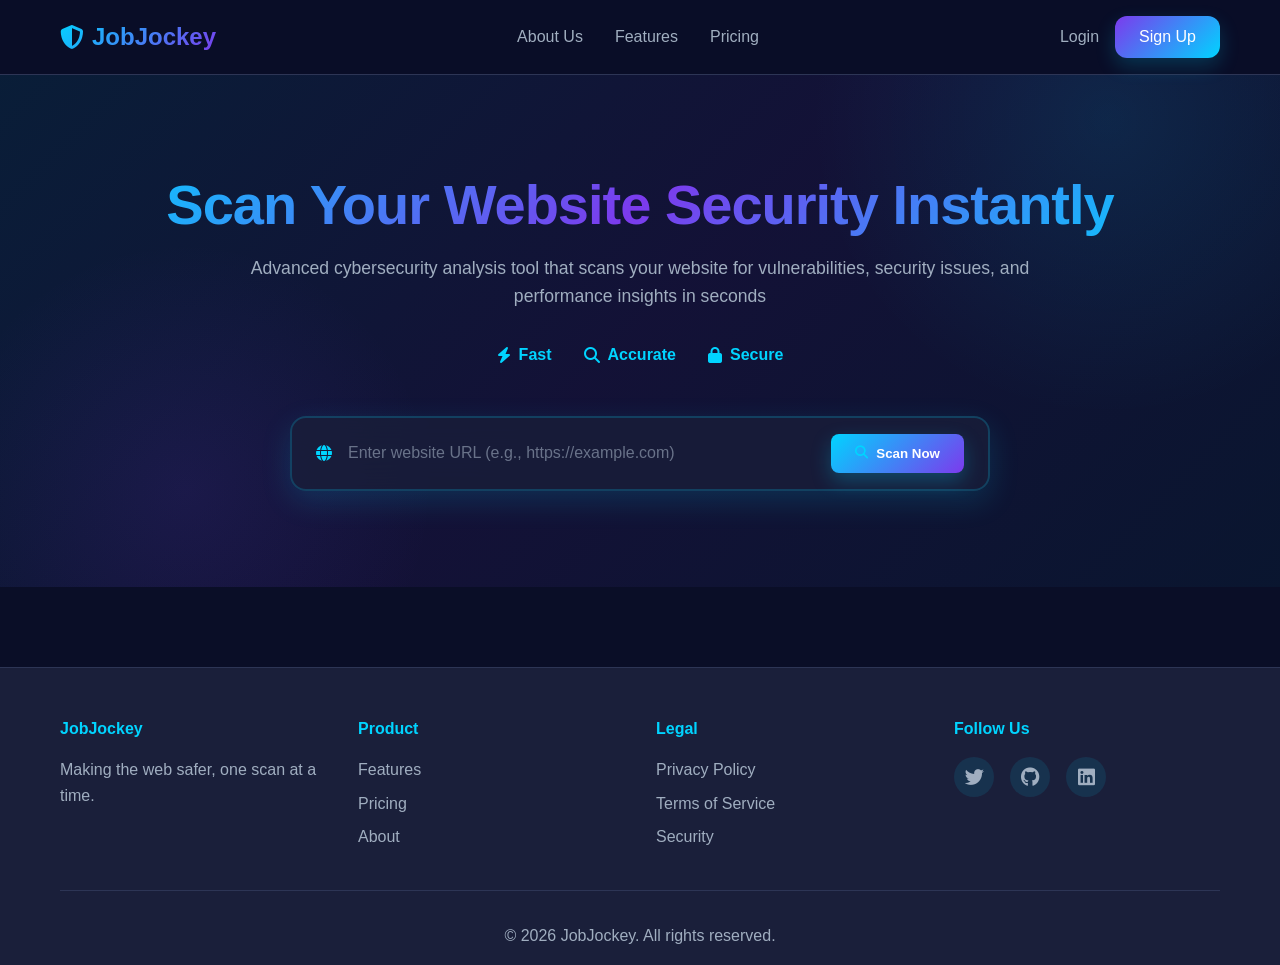
==== frontend/index.html @ 7999061d "create fast api backend" ====
<!DOCTYPE html>
<html lang="en">
<head>
    <!-- Meta Tags -->
    <meta charset="UTF-8">
    <meta name="viewport" content="width=device-width, initial-scale=1.0">

    <!-- Title -->
    <title>JobJockey - Website Security Scanner</title>

    <!-- CSS Files -->
    <link rel="stylesheet" href="styles.css">

    <!-- Font Awesome Icons -->
    <link rel="stylesheet" href="https://cdnjs.cloudflare.com/ajax/libs/font-awesome/6.4.0/css/all.min.css">
</head>

<body onload="handleHomeLoad()">

    <!-- =========================
         NAVIGATION HEADER
    ========================== -->
    <header class="navbar">
        <div class="container">

            <!-- Logo / Brand -->
            <div class="nav-brand">
                <i class="fas fa-shield-alt"></i>
                <span>JobJockey</span>
            </div>

            <!-- Navigation Menu -->
            <nav class="nav-menu">
                <a href="#about">About Us</a>
                <a href="#features">Features</a>
                <a href="#pricing">Pricing</a>
            </nav>

            <!-- Login / Signup Buttons -->
            <div class="nav-actions" id="navActions">
                <a href="login.html" class="login-btn">Login</a>
                <a href="signup.html" class="signup-btn">Sign Up</a>
            </div>

            <!-- Authenticated User Actions -->
            <div class="nav-actions authenticated" id="navActionsAuth" style="display: none;">
                <span class="user-email" id="navUserEmail"></span>
                <a href="dashboard.html" class="dashboard-btn">Dashboard</a>
                <button class="logout-btn" onclick="handleLogout()">Logout</button>
            </div>

        </div>
    </header>

    <!-- =========================
         HERO SECTION
    ========================== -->
    <section class="hero" id="heroSection">
        <div class="container">

            <h1>Scan Your Website Security Instantly</h1>

            <p class="hero-subtitle">
                Advanced cybersecurity analysis tool that scans your website
                for vulnerabilities, security issues, and performance insights in seconds
            </p>

            <!-- Hero Features -->
            <div class="hero-features">
                <span><i class="fas fa-bolt"></i> Fast</span>
                <span><i class="fas fa-search"></i> Accurate</span>
                <span><i class="fas fa-lock"></i> Secure</span>
            </div>

            <!-- Search Box -->
            <div class="search-box">
                <i class="fas fa-globe"></i>

                <input
                    type="text"
                    placeholder="Enter website URL (e.g., https://example.com)"
                    id="urlInput"
                >

                <button class="scan-btn" onclick="scanWebsite()">
                    <i class="fas fa-search"></i> Scan Now
                </button>
            </div>

        </div>
    </section>

    <!-- =========================
         RESULTS SECTION
    ========================== -->
    <section class="results-section" id="resultsSection" style="display: none;">
        <div class="container">

            <!-- Results Header -->
            <div class="results-header">

                <button class="back-btn" onclick="backToScanner()">
                    <i class="fas fa-arrow-left"></i> Back to Scanner
                </button>

                <h2 id="resultWebsite"></h2>

                <button class="download-btn" onclick="downloadReport()">
                    <i class="fas fa-download"></i> Download Report (PDF)
                </button>

            </div>

            <!-- Scan Information -->
            <div class="scan-info">
                <p><strong>URL:</strong> <span id="resultUrl"></span></p>
                <p><strong>Scanned:</strong> <span id="resultDate"></span></p>
            </div>

            <!-- Security Score / SSL / Port Scan -->
            <div class="results-grid">

                <!-- Security Score Card -->
                <div class="score-card-result">

                    <div class="score-header">
                        <i class="fas fa-shield-alt"></i>
                        <h3>SECURITY SCORE</h3>
                    </div>

                    <div class="circular-progress">

                        <svg viewBox="0 0 100 100">

                            <defs>
                                <linearGradient id="gradientStroke" x1="0%" y1="0%" x2="100%" y2="100%">
                                    <stop offset="0%" style="stop-color:#00d4ff;stop-opacity:1" />
                                    <stop offset="100%" style="stop-color:#7c3aed;stop-opacity:1" />
                                </linearGradient>
                            </defs>

                            <circle cx="50" cy="50" r="45" class="progress-background"></circle>
                            <circle cx="50" cy="50" r="45" class="progress-circle" id="progressCircle"></circle>

                        </svg>

                        <div class="score-value" id="scoreValue">92</div>
                    </div>

                    <div class="score-status" id="scoreStatus">Excellent</div>
                </div>

                <!-- SSL Certificate Card -->
                <div class="result-card ssl-card">

                    <div class="card-header">
                        <i class="fas fa-lock"></i>
                        <h3>SSL/TLS CERTIFICATE</h3>
                    </div>

                    <div class="card-content">

                        <div class="result-item">
                            <span class="label">Status:</span>
                            <span class="value" id="sslStatus">Valid</span>
                        </div>

                        <div class="result-item">
                            <span class="label">Protocol:</span>
                            <span class="value" id="sslProtocol">TLS 1.3</span>
                        </div>

                        <div class="result-item">
                            <span class="label">Expires:</span>
                            <span class="value" id="sslExpires">2025-12-31</span>
                        </div>

                        <div class="result-item">
                            <span class="label">Certificate:</span>
                            <span class="value" id="sslCert">Valid</span>
                        </div>

                    </div>
                </div>

                <!-- Port Scan Card -->
                <div class="result-card port-card">

                    <div class="card-header">
                        <i class="fas fa-server"></i>
                        <h3>PORT SCAN</h3>
                    </div>

                    <div class="card-content">

                        <div class="result-item">
                            <span class="label">Open Ports:</span>
                            <span class="value" id="openPorts">0</span>
                        </div>

                        <div class="result-item">
                            <span class="label">Vulnerable:</span>
                            <span class="value" id="vulnerablePorts">0</span>
                        </div>

                        <div class="result-item">
                            <span class="label">Services:</span>
                            <span class="value" id="runningServices">3</span>
                        </div>

                    </div>
                </div>

            </div>

        </div>
    </section>

    <!-- =========================
         FOOTER
    ========================== -->
    <footer class="footer">
        <div class="container">

            <div class="footer-content">

                <!-- Footer About -->
                <div class="footer-section">
                    <h4>JobJockey</h4>
                    <p>Making the web safer, one scan at a time.</p>
                </div>

                <!-- Footer Product Links -->
                <div class="footer-section">
                    <h4>Product</h4>

                    <ul>
                        <li><a href="#features">Features</a></li>
                        <li><a href="#pricing">Pricing</a></li>
                        <li><a href="#about">About</a></li>
                    </ul>
                </div>

                <!-- Footer Legal -->
                <div class="footer-section">
                    <h4>Legal</h4>

                    <ul>
                        <li><a href="#">Privacy Policy</a></li>
                        <li><a href="#">Terms of Service</a></li>
                        <li><a href="#">Security</a></li>
                    </ul>
                </div>

                <!-- Social Media -->
                <div class="footer-section">
                    <h4>Follow Us</h4>

                    <div class="social-links">
                        <a href="#"><i class="fab fa-twitter"></i></a>
                        <a href="#"><i class="fab fa-github"></i></a>
                        <a href="#"><i class="fab fa-linkedin"></i></a>
                    </div>
                </div>

            </div>

            <!-- Footer Bottom -->
            <div class="footer-bottom">
                <p>&copy; 2026 JobJockey. All rights reserved.</p>
            </div>

        </div>
    </footer>

    <!-- JavaScript Files -->
    <script src="auth.js"></script>
    <script src="script.js"></script>

    <!-- Authentication Script -->
    <script>

        // Handle Home Page Load
        function handleHomeLoad() {

            const user = auth.getCurrentUser();

            const navActions = document.getElementById('navActions');
            const navActionsAuth = document.getElementById('navActionsAuth');
            const authPrompt = document.getElementById('authPrompt');

            if (user) {

                // User is logged in
                navActions.style.display = 'none';
                navActionsAuth.style.display = 'flex';

                document.getElementById('navUserEmail').textContent = user.email;

                if (authPrompt) {
                    authPrompt.style.display = 'none';
                }

            } else {

                // User is NOT logged in
                navActions.style.display = 'flex';
                navActionsAuth.style.display = 'none';

                if (authPrompt) {
                    authPrompt.style.display = 'block';
                }
            }
        }

        // Logout Function
        function handleLogout() {

            if (confirm('Are you sure you want to logout?')) {

                auth.logout();

                window.location.reload();
            }
        }

    </script>

</body>
</html>
---- frontend/styles.css ----
* {
    margin: 0;
    padding: 0;
    box-sizing: border-box;
}

:root {
    --primary: #00d4ff;
    --primary-dark: #0098cc;
    --secondary: #7c3aed;
    --success: #00ff88;
    --warning: #ffaa00;
    --danger: #ff3333;
    --dark-bg: #0a0e27;
    --dark-secondary: #1a1f3a;
    --dark-tertiary: #2d3555;
    --text-primary: #ffffff;
    --text-secondary: #a0aec0;
    --border-color: #2d3555;
    --card-border: rgba(0, 212, 255, 0.2);
    --shadow-sm: 0 2px 8px rgba(0, 212, 255, 0.1);
    --shadow-md: 0 10px 30px rgba(0, 212, 255, 0.15);
    --shadow-lg: 0 20px 50px rgba(0, 212, 255, 0.2);
}

body {
    font-family: 'Segoe UI', Tahoma, Geneva, Verdana, sans-serif;
    background-color: var(--dark-bg);
    color: var(--text-primary);
    line-height: 1.6;
}

.container {
    max-width: 1200px;
    margin: 0 auto;
    padding: 0 20px;
}

/* Navigation */
.navbar {
    background-color: rgba(10, 14, 39, 0.95);
    backdrop-filter: blur(20px);
    border-bottom: 1px solid var(--border-color);
    position: sticky;
    top: 0;
    z-index: 1000;
    box-shadow: 0 2px 20px rgba(0, 0, 0, 0.2);
}

.navbar .container {
    display: flex;
    justify-content: space-between;
    align-items: center;
    padding: 1rem 20px;
}

.nav-brand {
    display: flex;
    align-items: center;
    gap: 0.5rem;
    font-size: 1.5rem;
    font-weight: bold;
    color: var(--primary);
    background: linear-gradient(135deg, var(--primary), var(--secondary));
    -webkit-background-clip: text;
    -webkit-text-fill-color: transparent;
    background-clip: text;
    transition: transform 0.3s ease;
}

.nav-brand:hover {
    transform: scale(1.05);
}

.nav-menu {
    display: flex;
    gap: 2rem;
}

.nav-menu a {
    color: var(--text-secondary);
    text-decoration: none;
    transition: color 0.3s ease;
}

.nav-menu a:hover {
    color: var(--primary);
}

.nav-actions {
    display: flex;
    gap: 1rem;
    align-items: center;
}

.login-btn {
    color: var(--text-secondary);
    text-decoration: none;
    transition: color 0.3s ease;
}

.login-btn:hover {
    color: var(--primary);
}

.signup-btn {
    background: linear-gradient(135deg, var(--secondary), var(--primary));
    color: white;
    padding: 0.5rem 1.5rem;
    border-radius: 0.75rem;
    text-decoration: none;
    transition: all 0.4s cubic-bezier(0.4, 0, 0.2, 1);
    box-shadow: 0 8px 20px rgba(0, 212, 255, 0.2);
}

.signup-btn:hover {
    transform: translateY(-3px);
    box-shadow: 0 15px 40px rgba(0, 212, 255, 0.35);
}

/* Hero Section */
.hero {
    padding: 6rem 0;
    text-align: center;
    background: linear-gradient(135deg, rgba(0, 212, 255, 0.08) 0%, rgba(124, 58, 237, 0.08) 50%, rgba(0, 212, 255, 0.04) 100%);
    position: relative;
    overflow: hidden;
}

.hero::before {
    content: '';
    position: absolute;
    top: -50%;
    right: -10%;
    width: 600px;
    height: 600px;
    background: radial-gradient(circle, rgba(0, 212, 255, 0.1) 0%, transparent 70%);
    border-radius: 50%;
    pointer-events: none;
}

.hero::after {
    content: '';
    position: absolute;
    bottom: -30%;
    left: -5%;
    width: 500px;
    height: 500px;
    background: radial-gradient(circle, rgba(124, 58, 237, 0.1) 0%, transparent 70%);
    border-radius: 50%;
    pointer-events: none;
}

.hero .container {
    position: relative;
    z-index: 1;
}

.hero h1 {
    font-size: 3.5rem;
    margin-bottom: 1rem;
    background: linear-gradient(135deg, var(--primary) 0%, var(--secondary) 50%, var(--primary) 100%);
    -webkit-background-clip: text;
    -webkit-text-fill-color: transparent;
    background-clip: text;
    line-height: 1.2;
    font-weight: 800;
    letter-spacing: -1px;
    animation: slideDown 0.8s ease;
}

.hero-subtitle {
    font-size: 1.1rem;
    color: var(--text-secondary);
    max-width: 800px;
    margin: 0 auto 2rem;
}

.hero-features {
    display: flex;
    justify-content: center;
    gap: 2rem;
    margin: 2rem 0 3rem;
    flex-wrap: wrap;
}

.hero-features span {
    display: flex;
    align-items: center;
    gap: 0.5rem;
    color: var(--primary);
    font-weight: 600;
}

.search-box {
    display: flex;
    align-items: center;
    gap: 1rem;
    background: rgba(26, 31, 58, 0.8);
    border: 2px solid var(--card-border);
    border-radius: 1rem;
    padding: 1rem 1.5rem;
    max-width: 700px;
    margin: 0 auto;
    backdrop-filter: blur(20px);
    transition: all 0.4s cubic-bezier(0.4, 0, 0.2, 1);
    box-shadow: var(--shadow-md);
}

.search-box:focus-within {
    border-color: var(--primary);
    box-shadow: 0 0 30px rgba(0, 212, 255, 0.3), 0 20px 50px rgba(0, 212, 255, 0.15);
    transform: translateY(-2px);
}

.search-box input {
    flex: 1;
    background: transparent;
    border: none;
    color: var(--text-primary);
    font-size: 1rem;
    outline: none;
    transition: all 0.3s ease;
}

.search-box input::placeholder {
    color: rgba(160, 174, 192, 0.6);
}

.search-box input:focus::placeholder {
    color: rgba(160, 174, 192, 0.3);
}

.search-box i {
    color: var(--primary);
}

.scan-btn {
    background: linear-gradient(135deg, var(--primary) 0%, var(--secondary) 100%);
    color: white;
    border: none;
    padding: 0.75rem 1.5rem;
    border-radius: 0.75rem;
    cursor: pointer;
    font-weight: 700;
    transition: all 0.4s cubic-bezier(0.4, 0, 0.2, 1);
    display: flex;
    align-items: center;
    gap: 0.5rem;
    box-shadow: 0 8px 20px rgba(0, 212, 255, 0.25);
    position: relative;
    overflow: hidden;
}

.scan-btn::before {
    content: '';
    position: absolute;
    top: 0;
    left: -100%;
    width: 100%;
    height: 100%;
    background: rgba(255, 255, 255, 0.2);
    transition: left 0.5s ease;
}

.scan-btn:hover::before {
    left: 100%;
}

.scan-btn:hover {
    transform: translateY(-3px);
    box-shadow: 0 15px 40px rgba(0, 212, 255, 0.35);
}

.scan-btn:active {
    transform: translateY(-1px);
}

/* Cards Grid */
.cards-grid {
    display: grid;
    grid-template-columns: repeat(auto-fit, minmax(280px, 1fr));
    gap: 2rem;
    margin-top: 3rem;
}

/* Detector Section */
.detector-section {
    padding: 5rem 0;
    background: linear-gradient(180deg, transparent, rgba(0, 212, 255, 0.03));
}

.detector-section h2 {
    text-align: center;
    font-size: 2.5rem;
    margin-bottom: 3rem;
    color: var(--primary);
}

.detector-card {
    background: linear-gradient(135deg, rgba(26, 31, 58, 0.7) 0%, rgba(45, 53, 85, 0.7) 100%);
    border: 2px solid var(--card-border);
    border-radius: 1.5rem;
    padding: 2rem;
    backdrop-filter: blur(20px);
    transition: all 0.4s cubic-bezier(0.4, 0, 0.2, 1);
    position: relative;
    overflow: hidden;
    box-shadow: var(--shadow-md);
}

.detector-card::before {
    content: '';
    position: absolute;
    top: 0;
    left: 0;
    right: 0;
    bottom: 0;
    background: radial-gradient(circle at top-right, rgba(0, 212, 255, 0.1), transparent);
    pointer-events: none;
}

.detector-card:hover {
    transform: translateY(-8px);
    border-color: rgba(0, 212, 255, 0.5);
    box-shadow: var(--shadow-lg), 0 0 30px rgba(0, 212, 255, 0.2);
}

.detector-card i {
    font-size: 2.5rem;
    margin-bottom: 1rem;
    transition: all 0.4s ease;
}

.detector-card:hover i {
    transform: scale(1.15) rotate(5deg);
}

.detector-card.ssl {
    border-color: rgba(0, 255, 136, 0.3);
}

.detector-card.ssl i {
    color: var(--success);
}

.detector-card.port {
    border-color: rgba(255, 51, 51, 0.3);
}

.detector-card.port i {
    color: var(--danger);
}

.detector-card.score {
    border-color: rgba(124, 58, 237, 0.3);
}

.detector-card.score i {
    color: var(--secondary);
}

.detector-card.seo {
    border-color: rgba(0, 212, 255, 0.3);
}

.detector-card.seo i {
    color: var(--primary);
}

.detector-card h3 {
    font-size: 1.5rem;
    margin-bottom: 0.5rem;
}

.detector-card p {
    color: var(--text-secondary);
    line-height: 1.6;
}

/* How It Works */
.how-it-works {
    padding: 5rem 0;
}

.how-it-works h2 {
    text-align: center;
    font-size: 2.5rem;
    margin-bottom: 1rem;
    color: var(--primary);
}

.section-subtitle {
    text-align: center;
    color: var(--text-secondary);
    margin-bottom: 3rem;
    max-width: 600px;
    margin-left: auto;
    margin-right: auto;
}

.steps-grid {
    display: grid;
    grid-template-columns: repeat(auto-fit, minmax(250px, 1fr));
    gap: 2rem;
    margin-top: 3rem;
}

.step-card {
    background: linear-gradient(135deg, rgba(26, 31, 58, 0.7) 0%, rgba(45, 53, 85, 0.7) 100%);
    border: 2px solid var(--card-border);
    border-radius: 1.5rem;
    padding: 2rem;
    text-align: center;
    backdrop-filter: blur(20px);
    position: relative;
    transition: all 0.4s cubic-bezier(0.4, 0, 0.2, 1);
    box-shadow: var(--shadow-md);
}

.step-card:hover {
    transform: translateY(-8px);
    border-color: var(--primary);
    box-shadow: var(--shadow-lg), 0 0 30px rgba(0, 212, 255, 0.2);
}

.step-number {
    position: absolute;
    top: -15px;
    left: 50%;
    transform: translateX(-50%);
    width: 50px;
    height: 50px;
    background: linear-gradient(135deg, var(--primary), var(--secondary));
    border-radius: 50%;
    display: flex;
    align-items: center;
    justify-content: center;
    font-weight: bold;
    font-size: 1.2rem;
    box-shadow: 0 5px 20px rgba(0, 212, 255, 0.3);
    animation: floatIn 0.6s ease;
}

.step-card i {
    font-size: 2.5rem;
    color: var(--primary);
    margin: 1rem 0;
}

.step-card h3 {
    font-size: 1.3rem;
    margin: 1rem 0;
}

.step-card p {
    color: var(--text-secondary);
    font-size: 0.95rem;
}

/* Security Score Section */
.security-score {
    padding: 5rem 0;
    background: linear-gradient(180deg, rgba(0, 212, 255, 0.03), transparent);
}

.security-score h2 {
    text-align: center;
    font-size: 2.5rem;
    margin-bottom: 1rem;
    color: var(--primary);
}

.score-cards-grid {
    display: grid;
    grid-template-columns: repeat(auto-fit, minmax(280px, 1fr));
    gap: 2rem;
    margin-top: 3rem;
}

.score-card {
    background: linear-gradient(135deg, rgba(26, 31, 58, 0.7) 0%, rgba(45, 53, 85, 0.7) 100%);
    border: 2px solid var(--card-border);
    border-radius: 1.5rem;
    padding: 2rem;
    backdrop-filter: blur(20px);
    transition: all 0.4s cubic-bezier(0.4, 0, 0.2, 1);
    box-shadow: var(--shadow-md);
}

.score-card:hover {
    transform: translateY(-8px);
    box-shadow: var(--shadow-lg);
}

.score-badge {
    display: inline-block;
    padding: 0.5rem 1rem;
    border-radius: 0.5rem;
    font-weight: bold;
    margin-bottom: 1rem;
    font-size: 0.9rem;
}

.score-card.excellent {
    border-color: rgba(0, 255, 136, 0.3);
}

.score-card.excellent .score-badge {
    background: rgba(0, 255, 136, 0.2);
    color: var(--success);
}

.score-card.excellent i {
    color: var(--success);
    font-size: 2rem;
    margin-bottom: 1rem;
}

.score-card.good {
    border-color: rgba(0, 212, 255, 0.3);
}

.score-card.good .score-badge {
    background: rgba(0, 212, 255, 0.2);
    color: var(--primary);
}

.score-card.good i {
    color: var(--primary);
    font-size: 2rem;
    margin-bottom: 1rem;
}

.score-card.warning {
    border-color: rgba(255, 170, 0, 0.3);
}

.score-card.warning .score-badge {
    background: rgba(255, 170, 0, 0.2);
    color: var(--warning);
}

.score-card.warning i {
    color: var(--warning);
    font-size: 2rem;
    margin-bottom: 1rem;
}

.score-card.critical {
    border-color: rgba(255, 51, 51, 0.3);
}

.score-card.critical .score-badge {
    background: rgba(255, 51, 51, 0.2);
    color: var(--danger);
}

.score-card.critical i {
    color: var(--danger);
    font-size: 2rem;
    margin-bottom: 1rem;
}

.score-card h3 {
    font-size: 1.3rem;
    margin: 0.5rem 0 1rem;
}

.score-card > p {
    color: var(--text-secondary);
    margin-bottom: 1.5rem;
}

.score-list {
    list-style: none;
}

.score-list li {
    color: var(--text-secondary);
    margin-bottom: 0.5rem;
    display: flex;
    align-items: center;
    gap: 0.5rem;
}

.score-list i {
    color: var(--primary);
    font-size: 0.8rem;
}

/* Recently Scanned Section */
.recently-scanned {
    padding: 5rem 0;
}

.section-header {
    display: flex;
    align-items: center;
    justify-content: center;
    gap: 1rem;
    margin-bottom: 1rem;
}

.section-header i {
    color: var(--primary);
    font-size: 2rem;
}

.recently-scanned h2 {
    text-align: center;
    font-size: 2.5rem;
    color: var(--primary);
}

.table-wrapper {
    background: linear-gradient(135deg, rgba(26, 31, 58, 0.7) 0%, rgba(45, 53, 85, 0.7) 100%);
    border: 2px solid var(--card-border);
    border-radius: 1.5rem;
    padding: 2rem;
    backdrop-filter: blur(20px);
    overflow-x: auto;
    margin-top: 2rem;
    box-shadow: var(--shadow-md);
}

.scan-table {
    width: 100%;
    border-collapse: collapse;
}

.scan-table thead tr {
    border-bottom: 2px solid var(--border-color);
}

.scan-table th {
    padding: 1rem;
    text-align: left;
    color: var(--primary);
    font-weight: 600;
}

.scan-table td {
    padding: 1rem;
    border-bottom: 1px solid var(--border-color);
}

.scan-table tbody tr {
    transition: background-color 0.3s ease;
}

.scan-table tbody tr:hover {
    background-color: rgba(0, 212, 255, 0.1);
    box-shadow: inset 0 0 20px rgba(0, 212, 255, 0.1);
    transform: scale(1.01);
}

.score-bar {
    display: inline-block;
    height: 8px;
    border-radius: 4px;
    margin-right: 0.5rem;
}

.status {
    display: inline-block;
    padding: 0.25rem 0.75rem;
    border-radius: 0.25rem;
    font-size: 0.85rem;
    font-weight: 600;
}

.status.secure {
    background: rgba(0, 255, 136, 0.2);
    color: var(--success);
}

.status.moderate {
    background: rgba(255, 170, 0, 0.2);
    color: var(--warning);
}

.status.at-risk {
    background: rgba(255, 51, 51, 0.2);
    color: var(--danger);
}

/* Risks Section */
.risks-section {
    padding: 5rem 0;
    background: linear-gradient(180deg, rgba(0, 212, 255, 0.03), transparent);
}

.warning-header i {
    color: var(--danger);
}

.risks-section h2 {
    color: var(--danger);
}

.risks-grid {
    display: grid;
    grid-template-columns: repeat(auto-fit, minmax(280px, 1fr));
    gap: 2rem;
    margin-top: 3rem;
}

.risk-card {
    background: linear-gradient(135deg, rgba(26, 31, 58, 0.7) 0%, rgba(45, 53, 85, 0.7) 100%);
    border: 2px solid var(--card-border);
    border-radius: 1.5rem;
    padding: 2rem;
    backdrop-filter: blur(20px);
    transition: all 0.4s cubic-bezier(0.4, 0, 0.2, 1);
    box-shadow: var(--shadow-md);
}

.risk-card:hover {
    transform: translateY(-8px);
    box-shadow: var(--shadow-lg);
}

.risk-card.ssl-risk {
    border-color: rgba(255, 51, 51, 0.3);
}

.risk-card.port-risk {
    border-color: rgba(255, 170, 0, 0.3);
}

.risk-card.outdated-risk {
    border-color: rgba(255, 170, 0, 0.3);
}

.risk-card.headers-risk {
    border-color: rgba(124, 58, 237, 0.3);
}

.risk-card i {
    font-size: 2.5rem;
    margin-bottom: 1rem;
    color: var(--danger);
}

.risk-card.port-risk i,
.risk-card.outdated-risk i {
    color: var(--warning);
}

.risk-card.headers-risk i {
    color: var(--secondary);
}

.risk-card h3 {
    font-size: 1.3rem;
    margin-bottom: 0.5rem;
}

.risk-card p {
    color: var(--text-secondary);
    margin-bottom: 1rem;
}

.impact {
    color: var(--danger);
    font-weight: 600;
    display: flex;
    align-items: center;
    gap: 0.5rem;
}

.cta-box {
    margin-top: 3rem;
    background: linear-gradient(135deg, rgba(0, 212, 255, 0.12) 0%, rgba(124, 58, 237, 0.12) 100%);
    border: 2px solid var(--primary);
    border-radius: 1.5rem;
    padding: 2rem;
    text-align: center;
    box-shadow: 0 0 40px rgba(0, 212, 255, 0.15);
    backdrop-filter: blur(20px);
}

.cta-box h3 {
    font-size: 1.3rem;
    margin-bottom: 0.5rem;
}

.cta-box p {
    color: var(--text-secondary);
}

.cta-box strong {
    color: var(--primary);
}

/* About Section */
.about-section {
    padding: 5rem 0;
}

.about-section h2 {
    text-align: center;
    font-size: 2.5rem;
    margin-bottom: 1rem;
    color: var(--primary);
}

.about-content {
    margin-top: 3rem;
}

.about-box {
    background: linear-gradient(135deg, rgba(26, 31, 58, 0.7) 0%, rgba(45, 53, 85, 0.7) 100%);
    border: 2px solid var(--card-border);
    border-radius: 1.5rem;
    padding: 2rem;
    backdrop-filter: blur(20px);
    box-shadow: var(--shadow-md);
}

.about-box h3 {
    font-size: 1.5rem;
    margin-bottom: 1rem;
    color: var(--primary);
}

.about-box p {
    color: var(--text-secondary);
    line-height: 1.8;
    margin-bottom: 1rem;
}

.values-grid {
    display: grid;
    grid-template-columns: repeat(auto-fit, minmax(250px, 1fr));
    gap: 2rem;
    margin-top: 3rem;
}

.value-card {
    background: linear-gradient(135deg, rgba(26, 31, 58, 0.7) 0%, rgba(45, 53, 85, 0.7) 100%);
    border: 2px solid var(--card-border);
    border-radius: 1.5rem;
    padding: 2rem;
    text-align: center;
    backdrop-filter: blur(20px);
    transition: all 0.4s cubic-bezier(0.4, 0, 0.2, 1);
    box-shadow: var(--shadow-md);
}

.value-card:hover {
    transform: translateY(-8px);
    box-shadow: var(--shadow-lg);
}

.value-card.security {
    border-color: rgba(0, 212, 255, 0.3);
}

.value-card.security i {
    color: var(--primary);
}

.value-card.accuracy {
    border-color: rgba(124, 58, 237, 0.3);
}

.value-card.accuracy i {
    color: var(--secondary);
}

.value-card.community {
    border-color: rgba(0, 255, 136, 0.3);
}

.value-card.community i {
    color: var(--success);
}

.value-card.excellence {
    border-color: rgba(255, 170, 0, 0.3);
}

.value-card.excellence i {
    color: var(--warning);
}

.value-card i {
    font-size: 2.5rem;
    margin-bottom: 1rem;
}

.value-card h3 {
    font-size: 1.2rem;
    margin-bottom: 0.5rem;
}

.value-card p {
    color: var(--text-secondary);
    font-size: 0.95rem;
}

/* Features Section */
.features-section {
    padding: 5rem 0;
    background: linear-gradient(180deg, rgba(0, 212, 255, 0.03), transparent);
}

.features-section h2 {
    text-align: center;
    font-size: 2.5rem;
    margin-bottom: 1rem;
    color: var(--primary);
}

.features-grid {
    display: grid;
    grid-template-columns: repeat(auto-fit, minmax(300px, 1fr));
    gap: 2rem;
    margin-top: 3rem;
}

.feature-card {
    background: linear-gradient(135deg, rgba(26, 31, 58, 0.7) 0%, rgba(45, 53, 85, 0.7) 100%);
    border: 2px solid var(--card-border);
    border-radius: 1.5rem;
    padding: 2rem;
    backdrop-filter: blur(20px);
    transition: all 0.4s cubic-bezier(0.4, 0, 0.2, 1);
    box-shadow: var(--shadow-md);
}

.feature-card:hover {
    transform: translateY(-8px);
    border-color: var(--primary);
    box-shadow: var(--shadow-lg), 0 0 30px rgba(0, 212, 255, 0.2);
}

.feature-card i {
    font-size: 2rem;
    color: var(--primary);
    margin-bottom: 1rem;
}

.feature-card h3 {
    font-size: 1.2rem;
    margin-bottom: 0.5rem;
}

.feature-card p {
    color: var(--text-secondary);
    font-size: 0.95rem;
    line-height: 1.6;
}

/* Pricing Section */
.pricing-section {
    padding: 5rem 0;
}

.pricing-section h2 {
    text-align: center;
    font-size: 2.5rem;
    margin-bottom: 1rem;
    color: var(--primary);
}

.pricing-grid {
    display: grid;
    grid-template-columns: repeat(auto-fit, minmax(300px, 1fr));
    gap: 2rem;
    margin-top: 3rem;
}

.pricing-card {
    background: linear-gradient(135deg, rgba(26, 31, 58, 0.8) 0%, rgba(45, 53, 85, 0.8) 100%);
    border: 2px solid var(--card-border);
    border-radius: 1.5rem;
    padding: 2rem;
    backdrop-filter: blur(20px);
    transition: all 0.4s cubic-bezier(0.4, 0, 0.2, 1);
    position: relative;
    box-shadow: var(--shadow-md);
}

.pricing-card:hover {
    transform: translateY(-8px);
    box-shadow: var(--shadow-lg);
}

.pricing-card.popular {
    border-color: var(--primary);
    box-shadow: 0 0 40px rgba(0, 212, 255, 0.25), var(--shadow-lg);
}

.pricing-card.popular:hover {
    box-shadow: 0 0 60px rgba(0, 212, 255, 0.35), var(--shadow-lg);
}

.popular-badge {
    position: absolute;
    top: -15px;
    left: 50%;
    transform: translateX(-50%);
    background: linear-gradient(135deg, var(--primary), var(--secondary));
    color: white;
    padding: 0.5rem 1rem;
    border-radius: 0.5rem;
    font-weight: 600;
    font-size: 0.85rem;
}

.pricing-card h3 {
    font-size: 1.5rem;
    margin-bottom: 1rem;
}

.price {
    display: flex;
    align-items: baseline;
    gap: 0.5rem;
    margin-bottom: 0.5rem;
}

.currency {
    font-size: 2rem;
    font-weight: bold;
    color: var(--primary);
}

.period {
    color: var(--text-secondary);
    font-size: 0.9rem;
}

.plan-description {
    color: var(--text-secondary);
    margin-bottom: 1.5rem;
}

.savings {
    background: rgba(0, 255, 136, 0.2);
    color: var(--success);
    display: inline-block;
    padding: 0.25rem 0.75rem;
    border-radius: 0.25rem;
    font-size: 0.85rem;
    font-weight: 600;
    margin-bottom: 1rem;
}

.features-list {
    list-style: none;
    margin: 2rem 0;
}

.features-list li {
    color: var(--text-secondary);
    margin-bottom: 0.75rem;
    display: flex;
    align-items: center;
    gap: 0.5rem;
}

.features-list i {
    color: var(--success);
    font-size: 0.8rem;
}

.pricing-btn {
    width: 100%;
    padding: 0.75rem 1.5rem;
    background: rgba(0, 212, 255, 0.2);
    border: 2px solid var(--primary);
    color: var(--primary);
    border-radius: 0.5rem;
    cursor: pointer;
    font-weight: 600;
    transition: all 0.3s ease;
}

.pricing-btn:hover {
    background: var(--primary);
    color: var(--dark-bg);
}

.pricing-btn.primary {
    background: linear-gradient(135deg, var(--primary), var(--secondary));
    border: none;
    color: white;
    box-shadow: 0 10px 30px rgba(0, 212, 255, 0.3);
}

.pricing-btn.primary:hover {
    box-shadow: 0 15px 40px rgba(0, 212, 255, 0.4), 0 0 30px rgba(124, 58, 237, 0.2);
    transform: translateY(-3px);
}

/* Results Section */
.results-section {
    padding: 3rem 0 5rem;
    animation: fadeIn 0.8s ease;
}

@keyframes fadeIn {
    from {
        opacity: 0;
    }
    to {
        opacity: 1;
    }
}

@keyframes slideDown {
    from {
        opacity: 0;
        transform: translateY(-30px);
    }
    to {
        opacity: 1;
        transform: translateY(0);
    }
}

@keyframes fadeInUp {
    from {
        opacity: 0;
        transform: translateY(30px);
    }
    to {
        opacity: 1;
        transform: translateY(0);
    }
}

@keyframes slideIn {
    from {
        opacity: 0;
        transform: translateX(-30px);
    }
    to {
        opacity: 1;
        transform: translateX(0);
    }
}

@keyframes floatIn {
    from {
        opacity: 0;
        transform: translateY(20px) scale(0.95);
    }
    to {
        opacity: 1;
        transform: translateY(0) scale(1);
    }
}

@keyframes glow {
    0%, 100% {
        box-shadow: 0 0 20px rgba(0, 212, 255, 0.3);
    }
    50% {
        box-shadow: 0 0 40px rgba(0, 212, 255, 0.5);
    }
}

.results-header {
    display: flex;
    justify-content: space-between;
    align-items: center;
    margin-bottom: 2rem;
    flex-wrap: wrap;
    gap: 1rem;
}

.results-header h2 {
    font-size: 2rem;
    color: var(--primary);
    flex: 1;
    text-align: center;
    min-width: 200px;
}

.back-btn {
    background: transparent;
    border: 2px solid var(--primary);
    color: var(--primary);
    padding: 0.65rem 1.5rem;
    border-radius: 0.75rem;
    cursor: pointer;
    font-weight: 700;
    transition: all 0.4s cubic-bezier(0.4, 0, 0.2, 1);
    display: flex;
    align-items: center;
    gap: 0.5rem;
    position: relative;
    overflow: hidden;
}

.back-btn::before {
    content: '';
    position: absolute;
    top: 0;
    left: -100%;
    width: 100%;
    height: 100%;
    background: var(--primary);
    transition: left 0.4s ease;
    z-index: -1;
}

.back-btn:hover::before {
    left: 0;
}

.back-btn:hover {
    color: var(--dark-bg);
    transform: translateX(-3px);
}

.download-btn {
    background: linear-gradient(135deg, var(--primary) 0%, var(--secondary) 100%);
    border: none;
    color: white;
    padding: 0.65rem 1.5rem;
    border-radius: 0.75rem;
    cursor: pointer;
    font-weight: 700;
    transition: all 0.4s cubic-bezier(0.4, 0, 0.2, 1);
    display: flex;
    align-items: center;
    gap: 0.5rem;
    box-shadow: 0 8px 20px rgba(0, 212, 255, 0.25);
}

.download-btn:hover {
    transform: translateY(-3px);
    box-shadow: 0 15px 40px rgba(0, 212, 255, 0.35);
}

.scan-info {
    background: rgba(26, 31, 58, 0.5);
    border: 1px solid var(--card-border);
    border-radius: 0.5rem;
    padding: 1rem 1.5rem;
    margin-bottom: 2rem;
    display: flex;
    gap: 2rem;
    flex-wrap: wrap;
}

.scan-info p {
    color: var(--text-secondary);
}

.scan-info strong {
    color: var(--primary);
}

.scan-info span {
    color: var(--text-primary);
    margin-left: 0.5rem;
}

/* Results Grid */
.results-grid {
    display: grid;
    grid-template-columns: repeat(auto-fit, minmax(300px, 1fr));
    gap: 2rem;
    margin-bottom: 2rem;
}

/* Score Card */
.score-card-result {
    background: linear-gradient(135deg, rgba(26, 31, 58, 0.8) 0%, rgba(45, 53, 85, 0.8) 100%);
    border: 3px solid;
    border-image: linear-gradient(135deg, var(--primary), var(--secondary)) 1;
    border-radius: 2rem;
    padding: 2.5rem;
    backdrop-filter: blur(20px);
    display: flex;
    flex-direction: column;
    align-items: center;
    text-align: center;
    grid-column: span 1;
    box-shadow: 0 0 40px rgba(0, 212, 255, 0.2), var(--shadow-lg);
    transition: all 0.4s cubic-bezier(0.4, 0, 0.2, 1);
}

.score-card-result:hover {
    box-shadow: 0 0 60px rgba(0, 212, 255, 0.3), var(--shadow-lg);
    transform: translateY(-8px);
}

.score-header {
    display: flex;
    align-items: center;
    justify-content: center;
    gap: 0.5rem;
    margin-bottom: 1.5rem;
    width: 100%;
}

.score-header i {
    color: var(--primary);
    font-size: 1.5rem;
}

.score-header h3 {
    color: var(--primary);
    font-size: 1rem;
    font-weight: 700;
    letter-spacing: 1px;
}

.circular-progress {
    position: relative;
    width: 200px;
    height: 200px;
    margin: 1rem 0;
    filter: drop-shadow(0 10px 30px rgba(0, 212, 255, 0.2));
}

.circular-progress svg {
    width: 100%;
    height: 100%;
    transform: rotate(-90deg);
}

.progress-background {
    fill: none;
    stroke: rgba(0, 212, 255, 0.1);
    stroke-width: 8;
}

.progress-circle {
    fill: none;
    stroke: url(#gradientStroke);
    stroke-width: 8;
    stroke-linecap: round;
    transition: stroke-dashoffset 1.5s cubic-bezier(0.4, 0, 0.2, 1);
    stroke-dasharray: 282.7;
    stroke-dashoffset: 282.7;
    filter: drop-shadow(0 0 10px rgba(0, 212, 255, 0.3));
}

.score-value {
    position: absolute;
    top: 50%;
    left: 50%;
    transform: translate(-50%, -50%);
    font-size: 2.5rem;
    font-weight: bold;
    color: var(--primary);
}

.score-status {
    font-size: 1.1rem;
    font-weight: 600;
    color: var(--success);
    margin-top: 1rem;
}

/* Result Cards */
.result-card {
    background: linear-gradient(135deg, rgba(26, 31, 58, 0.8) 0%, rgba(45, 53, 85, 0.8) 100%);
    border: 2px solid var(--card-border);
    border-radius: 1.5rem;
    padding: 2rem;
    backdrop-filter: blur(20px);
    transition: all 0.4s cubic-bezier(0.4, 0, 0.2, 1);
    box-shadow: var(--shadow-md);
}

.result-card:hover {
    transform: translateY(-8px);
    box-shadow: var(--shadow-lg);
}

.card-header {
    display: flex;
    align-items: center;
    gap: 0.75rem;
    margin-bottom: 1.5rem;
    padding-bottom: 1rem;
    border-bottom: 2px solid var(--card-border);
}

.card-header i {
    font-size: 1.5rem;
    color: var(--primary);
}

.card-header h3 {
    font-size: 0.95rem;
    font-weight: 700;
    letter-spacing: 1px;
    color: var(--text-primary);
}

.ssl-card {
    border-color: rgba(0, 255, 136, 0.3);
}

.ssl-card .card-header i {
    color: var(--success);
}

.port-card {
    border-color: rgba(124, 58, 237, 0.3);
}

.port-card .card-header i {
    color: var(--secondary);
}

.headers-card {
    border-color: rgba(0, 212, 255, 0.3);
    grid-column: span 1;
}

.vuln-card {
    border-color: rgba(255, 51, 51, 0.3);
    grid-column: span 1;
}

.vuln-card .card-header i {
    color: var(--danger);
}

.perf-card {
    border-color: rgba(255, 170, 0, 0.3);
}

.perf-card .card-header i {
    color: var(--warning);
}

.seo-card {
    border-color: rgba(0, 212, 255, 0.3);
}

.recommendations-card {
    background: linear-gradient(135deg, rgba(26, 31, 58, 0.8) 0%, rgba(45, 53, 85, 0.8) 100%);
    border: 2px solid var(--card-border);
    border-radius: 1.5rem;
    padding: 2rem;
    backdrop-filter: blur(20px);
    margin-bottom: 2rem;
    box-shadow: var(--shadow-md);
}

.recommendations-card .card-header {
    color: var(--primary);
}

.recommendations-card .card-header i {
    color: var(--primary);
}

/* Card Content */
.card-content {
    display: flex;
    flex-direction: column;
    gap: 1rem;
}

.result-item {
    display: flex;
    justify-content: space-between;
    align-items: center;
    padding: 0.75rem;
    background: rgba(0, 0, 0, 0.2);
    border-radius: 0.5rem;
}

.result-item .label {
    color: var(--text-secondary);
    font-weight: 500;
}

.result-item .value {
    color: var(--primary);
    font-weight: 600;
}

.result-item .value.success {
    color: var(--success);
}

.result-item .value.warning {
    color: var(--warning);
}

.result-item .value.danger {
    color: var(--danger);
}

/* Security Headers */
.headers-list {
    display: flex;
    flex-direction: column;
    gap: 0.75rem;
}

.header-item {
    display: flex;
    align-items: center;
    gap: 0.75rem;
    padding: 0.75rem;
    background: rgba(0, 0, 0, 0.2);
    border-radius: 0.5rem;
    color: var(--text-secondary);
    font-size: 0.95rem;
}

.header-item i {
    font-size: 1rem;
}

.header-item.present {
    color: var(--success);
}

.header-item.present i {
    color: var(--success);
}

.header-item.missing {
    color: var(--danger);
}

.header-item.missing i {
    color: var(--danger);
}

/* Vulnerabilities Summary */
.vuln-summary {
    display: grid;
    grid-template-columns: repeat(2, 1fr);
    gap: 1rem;
}

.vuln-item {
    background: rgba(0, 0, 0, 0.2);
    border-radius: 0.5rem;
    padding: 1rem;
    text-align: center;
    border-left: 4px solid;
}

.vuln-item.critical {
    border-left-color: var(--danger);
}

.vuln-item.high {
    border-left-color: var(--warning);
}

.vuln-item.medium {
    border-left-color: #ff9500;
}

.vuln-item.low {
    border-left-color: var(--primary);
}

.vuln-label {
    display: block;
    color: var(--text-secondary);
    font-size: 0.85rem;
    margin-bottom: 0.5rem;
}

.vuln-count {
    display: block;
    font-size: 1.8rem;
    font-weight: bold;
    color: var(--primary);
}

.vuln-item.critical .vuln-count {
    color: var(--danger);
}

.vuln-item.high .vuln-count {
    color: var(--warning);
}

/* Performance Metrics */
.metrics-list {
    display: flex;
    flex-direction: column;
    gap: 1rem;
}

.metric-item {
    display: flex;
    justify-content: space-between;
    align-items: center;
    padding: 0.75rem;
    background: rgba(0, 0, 0, 0.2);
    border-radius: 0.5rem;
}

.metric-label {
    color: var(--text-secondary);
    font-size: 0.95rem;
}

.metric-value {
    color: var(--primary);
    font-weight: 600;
    font-size: 1rem;
}

.metric-value.success {
    color: var(--success);
}

/* SEO Metrics with Progress Bars */
.seo-metrics {
    display: flex;
    flex-direction: column;
    gap: 1.5rem;
}

.metric-bar {
    display: flex;
    flex-direction: column;
    gap: 0.5rem;
}

.bar-label {
    color: var(--text-secondary);
    font-size: 0.9rem;
    font-weight: 500;
}

.bar-container {
    width: 100%;
    height: 8px;
    background: rgba(0, 0, 0, 0.3);
    border-radius: 4px;
    overflow: hidden;
    position: relative;
}

.bar-fill {
    height: 100%;
    background: linear-gradient(90deg, var(--primary), var(--secondary));
    border-radius: 4px;
    transition: width 1s ease;
}

.bar-value {
    color: var(--primary);
    font-weight: 600;
    font-size: 0.9rem;
    text-align: right;
}

/* Recommendations */
.recommendations-list {
    display: flex;
    flex-direction: column;
    gap: 1.5rem;
}

.recommendation-item {
    display: flex;
    gap: 1rem;
    padding: 1.5rem;
    background: rgba(0, 0, 0, 0.2);
    border-radius: 0.75rem;
    border-left: 4px solid var(--success);
    transition: all 0.3s ease;
}

.recommendation-item:hover {
    background: rgba(0, 255, 136, 0.1);
    transform: translateX(5px);
}

.recommendation-item i {
    color: var(--success);
    font-size: 1.5rem;
    flex-shrink: 0;
}

.recommendation-item h4 {
    color: var(--text-primary);
    margin-bottom: 0.25rem;
}

.recommendation-item p {
    color: var(--text-secondary);
    font-size: 0.9rem;
}

/* Results Actions */
.results-actions {
    display: flex;
    justify-content: space-between;
    gap: 1rem;
    margin-top: 3rem;
    flex-wrap: wrap;
}

.results-actions .back-btn,
.results-actions .download-btn {
    flex: 1;
    min-width: 200px;
    justify-content: center;
}

/* Footer */
.footer {
    background-color: var(--dark-secondary);
    border-top: 1px solid var(--border-color);
    padding: 3rem 0 1rem;
    margin-top: 5rem;
}

.footer-content {
    display: grid;
    grid-template-columns: repeat(auto-fit, minmax(200px, 1fr));
    gap: 2rem;
    margin-bottom: 2rem;
}

.footer-section h4 {
    margin-bottom: 1rem;
    color: var(--primary);
}

.footer-section p {
    color: var(--text-secondary);
    line-height: 1.6;
}

.footer-section ul {
    list-style: none;
}

.footer-section ul li {
    margin-bottom: 0.5rem;
}

.footer-section a {
    color: var(--text-secondary);
    text-decoration: none;
    transition: color 0.3s ease;
}

.footer-section a:hover {
    color: var(--primary);
}

.social-links {
    display: flex;
    gap: 1rem;
}

.social-links a {
    display: inline-flex;
    align-items: center;
    justify-content: center;
    width: 40px;
    height: 40px;
    background: rgba(0, 212, 255, 0.1);
    border-radius: 50%;
    font-size: 1.2rem;
}

.social-links a:hover {
    background: rgba(0, 212, 255, 0.2);
}

.footer-bottom {
    text-align: center;
    padding-top: 2rem;
    border-top: 1px solid var(--border-color);
    color: var(--text-secondary);
}

/* Responsive */
@media (max-width: 768px) {
    .hero h1 {
        font-size: 2rem;
    }

    .nav-menu {
        display: none;
    }

    .search-box {
        flex-direction: column;
        align-items: stretch;
    }

    .scan-btn {
        justify-content: center;
    }

    .hero-features {
        flex-direction: column;
        gap: 1rem;
    }

    .section-subtitle {
        max-width: 100%;
    }

    .cards-grid,
    .steps-grid,
    .score-cards-grid,
    .risks-grid,
    .values-grid,
    .features-grid,
    .pricing-grid,
    .results-grid {
        grid-template-columns: 1fr;
    }

    .results-header {
        flex-direction: column;
        align-items: stretch;
        text-align: center;
    }

    .results-header h2 {
        order: 1;
    }

    .back-btn, .download-btn {
        width: 100%;
    }

    .results-actions {
        flex-direction: column;
    }

    .score-card-result {
        grid-column: span 1 !important;
    }

    .vuln-summary {
        grid-template-columns: repeat(2, 1fr);
    }

    .metric-bar {
        flex-direction: row;
        align-items: center;
        justify-content: space-between;
    }

    .bar-container {
        flex: 1;
        margin: 0 1rem;
    }
}

@media (max-width: 480px) {
    .navbar .container {
        flex-wrap: wrap;
    }

    .nav-brand {
        font-size: 1.2rem;
    }

    .hero h1 {
        font-size: 1.5rem;
    }

    .hero {
        padding: 3rem 0;
    }

    .detector-section,
    .how-it-works,
    .security-score,
    .recently-scanned,
    .risks-section,
    .about-section,
    .features-section,
    .pricing-section,
    .results-section {
        padding: 3rem 0;
    }

    .results-header {
        gap: 0.5rem;
    }

    .back-btn, .download-btn {
        font-size: 0.85rem;
        padding: 0.5rem 1rem;
    }

    .scan-info {
        flex-direction: column;
        gap: 0.5rem;
    }

    .circular-progress {
        width: 150px;
        height: 150px;
    }

    .score-value {
        font-size: 1.8rem;
    }

    .vuln-summary {
        grid-template-columns: 1fr;
    }

    .recommendation-item {
        flex-direction: column;
    }

    .recommendation-item i {
        font-size: 1.2rem;
    }

    .results-actions {
        gap: 0.5rem;
    }
}

/* ==================== AUTHENTICATION STYLES ==================== */

/* Auth Section */
.auth-section {
    min-height: 100vh;
    display: flex;
    align-items: center;
    justify-content: center;
    padding: 2rem 0;
    background: linear-gradient(135deg, var(--dark-bg) 0%, var(--dark-secondary) 100%);
}

.auth-wrapper {
    display: grid;
    grid-template-columns: 1fr 1fr;
    gap: 3rem;
    max-width: 1100px;
    width: 100%;
    align-items: center;
}

.auth-card {
    background: linear-gradient(135deg, rgba(26, 31, 58, 0.95) 0%, rgba(45, 53, 85, 0.95) 100%);
    border: 2px solid var(--card-border);
    border-radius: 1.5rem;
    padding: 3rem;
    backdrop-filter: blur(20px);
    box-shadow: var(--shadow-lg);
}

.auth-header {
    text-align: center;
    margin-bottom: 2rem;
}

.auth-header i {
    font-size: 3rem;
    color: var(--primary);
    margin-bottom: 1rem;
    display: block;
}

.auth-header h1 {
    font-size: 2rem;
    color: var(--text-primary);
    margin-bottom: 0.5rem;
}

.auth-header p {
    color: var(--text-secondary);
    font-size: 1rem;
}

/* Form Styles */
.auth-form {
    display: flex;
    flex-direction: column;
    gap: 1.5rem;
}

.form-group {
    display: flex;
    flex-direction: column;
    gap: 0.5rem;
}

.form-group label {
    color: var(--text-primary);
    font-weight: 600;
    font-size: 0.95rem;
}

.input-wrapper {
    display: flex;
    align-items: center;
    gap: 0.75rem;
    background: rgba(10, 14, 39, 0.6);
    border: 2px solid var(--border-color);
    border-radius: 0.75rem;
    padding: 0 1rem;
    transition: all 0.3s ease;
    position: relative;
}

.input-wrapper:focus-within {
    border-color: var(--primary);
    box-shadow: 0 0 20px rgba(0, 212, 255, 0.2);
}

.input-wrapper i {
    color: var(--primary);
    font-size: 1.1rem;
    flex-shrink: 0;
}

.input-wrapper input {
    flex: 1;
    background: transparent;
    border: none;
    color: var(--text-primary);
    padding: 0.75rem 0;
    font-size: 1rem;
    outline: none;
}

.input-wrapper input::placeholder {
    color: var(--text-secondary);
}

.toggle-password {
    cursor: pointer;
    transition: color 0.2s ease;
}

.toggle-password:hover {
    color: var(--secondary);
}

/* Password Requirements */
.password-requirements {
    background: rgba(10, 14, 39, 0.6);
    border: 1px solid var(--border-color);
    border-radius: 0.75rem;
    padding: 1rem;
    margin-top: 0.5rem;
}

.password-requirements p {
    color: var(--text-secondary);
    font-size: 0.85rem;
    margin-bottom: 0.75rem;
}

.requirement {
    display: flex;
    align-items: center;
    gap: 0.5rem;
    color: var(--text-secondary);
    font-size: 0.85rem;
    margin-bottom: 0.5rem;
}

.requirement i {
    font-size: 0.6rem;
    color: var(--text-secondary);
    transition: all 0.3s ease;
}

.requirement.met {
    color: var(--success);
}

.requirement.met i {
    color: var(--success);
}

.password-match {
    padding: 0.5rem 1rem;
    border-radius: 0.5rem;
    font-size: 0.9rem;
    display: flex;
    align-items: center;
    gap: 0.5rem;
}

.password-match.success {
    background: rgba(0, 255, 136, 0.1);
    color: var(--success);
    border: 1px solid var(--success);
}

.password-match.error {
    background: rgba(255, 51, 51, 0.1);
    color: var(--danger);
    border: 1px solid var(--danger);
}

/* Form Options */
.form-options {
    display: flex;
    justify-content: space-between;
    align-items: center;
    flex-wrap: wrap;
    gap: 1rem;
}

.remember-me,
.agree-terms {
    display: flex;
    align-items: center;
    gap: 0.5rem;
    color: var(--text-secondary);
    cursor: pointer;
    font-size: 0.95rem;
}

.remember-me input,
.agree-terms input {
    width: 18px;
    height: 18px;
    cursor: pointer;
    accent-color: var(--primary);
}

.agree-terms a {
    color: var(--primary);
    text-decoration: none;
    transition: color 0.3s ease;
}

.agree-terms a:hover {
    color: var(--secondary);
}

.forgot-password {
    color: var(--primary);
    text-decoration: none;
    font-size: 0.95rem;
    transition: color 0.3s ease;
}

.forgot-password:hover {
    color: var(--secondary);
}

/* Auth Button */
.auth-btn {
    background: linear-gradient(135deg, var(--primary) 0%, var(--secondary) 100%);
    border: none;
    color: white;
    padding: 0.85rem 1.5rem;
    border-radius: 0.75rem;
    font-size: 1rem;
    font-weight: 700;
    cursor: pointer;
    transition: all 0.4s cubic-bezier(0.4, 0, 0.2, 1);
    display: flex;
    align-items: center;
    justify-content: center;
    gap: 0.5rem;
    box-shadow: 0 4px 15px rgba(0, 212, 255, 0.3);
}

.auth-btn:hover {
    transform: translateY(-2px);
    box-shadow: 0 6px 25px rgba(0, 212, 255, 0.5);
}

.auth-btn:active {
    transform: translateY(0);
}

/* Error/Success Alert */
.error-alert,
.success-alert {
    padding: 1rem;
    border-radius: 0.75rem;
    display: flex;
    flex-direction: column;
    gap: 0.5rem;
    font-size: 0.95rem;
    margin-bottom: 1rem;
    animation: slideDown 0.3s ease;
}

.error-alert {
    background: rgba(255, 51, 51, 0.1);
    border: 1px solid var(--danger);
    color: var(--danger);
}

.error-alert i,
.success-alert i {
    font-size: 1.1rem;
}

.error-alert div {
    display: flex;
    align-items: center;
    gap: 0.5rem;
}

.success-alert {
    background: rgba(0, 255, 136, 0.1);
    border: 1px solid var(--success);
    color: var(--success);
}

@keyframes slideDown {
    from {
        opacity: 0;
        transform: translateY(-10px);
    }
    to {
        opacity: 1;
        transform: translateY(0);
    }
}

/* Demo Notice */
.demo-notice {
    background: rgba(0, 212, 255, 0.05);
    border: 1px solid rgba(0, 212, 255, 0.2);
    border-radius: 0.75rem;
    padding: 1rem;
    margin: 1.5rem 0;
    font-size: 0.85rem;
    color: var(--text-secondary);
}

.demo-notice p {
    margin-bottom: 0.25rem;
}

.demo-notice strong {
    color: var(--primary);
}

/* Auth Footer */
.auth-footer {
    text-align: center;
    margin-top: 2rem;
    color: var(--text-secondary);
    font-size: 0.95rem;
}

.auth-footer a {
    color: var(--primary);
    text-decoration: none;
    font-weight: 700;
    transition: color 0.3s ease;
}

.auth-footer a:hover {
    color: var(--secondary);
}

/* Auth Illustration */
.auth-illustration {
    display: flex;
    align-items: center;
    justify-content: center;
}

.illustration-content {
    text-align: center;
}

.illustration-content i {
    font-size: 4rem;
    color: var(--primary);
    margin-bottom: 1.5rem;
    display: block;
}

.illustration-content h2 {
    font-size: 1.8rem;
    color: var(--text-primary);
    margin-bottom: 0.5rem;
}

.illustration-content p {
    color: var(--text-secondary);
    margin-bottom: 2rem;
}

.features-list {
    list-style: none;
    text-align: left;
    display: inline-block;
}

.features-list li {
    display: flex;
    align-items: center;
    gap: 0.75rem;
    color: var(--text-secondary);
    margin-bottom: 1rem;
    font-size: 0.95rem;
}

.features-list i {
    color: var(--success);
    font-size: 1.1rem;
}

/* Auth Prompt (on home page) */
.auth-prompt {
    background: linear-gradient(135deg, rgba(0, 212, 255, 0.1) 0%, rgba(124, 58, 237, 0.1) 100%);
    border: 2px solid rgba(0, 212, 255, 0.3);
    border-radius: 1rem;
    padding: 1.5rem;
    margin-top: 2rem;
    text-align: center;
    display: flex;
    flex-direction: column;
    align-items: center;
    gap: 1rem;
}

.auth-prompt p {
    color: var(--text-secondary);
    display: flex;
    align-items: center;
    gap: 0.5rem;
    justify-content: center;
}

.auth-prompt-buttons {
    display: flex;
    gap: 1rem;
}

.btn-small {
    background: linear-gradient(135deg, var(--primary) 0%, var(--secondary) 100%);
    color: white;
    padding: 0.65rem 1.5rem;
    border-radius: 0.5rem;
    text-decoration: none;
    font-weight: 700;
    transition: all 0.3s ease;
    display: inline-block;
}

.btn-small:hover {
    transform: translateY(-2px);
    box-shadow: 0 4px 15px rgba(0, 212, 255, 0.3);
}

/* ==================== DASHBOARD STYLES ==================== */

.dashboard-container {
    display: grid;
    grid-template-columns: 250px 1fr;
    min-height: calc(100vh - 70px);
    background: var(--dark-bg);
}

.dashboard-sidebar {
    background: linear-gradient(180deg, rgba(26, 31, 58, 0.95) 0%, rgba(10, 14, 39, 0.95) 100%);
    border-right: 1px solid var(--border-color);
    padding: 1.5rem 0;
    overflow-y: auto;
    position: sticky;
    top: 70px;
    max-height: calc(100vh - 70px);
}

.sidebar-header {
    padding: 0 1rem 1.5rem;
    border-bottom: 1px solid var(--border-color);
}

.user-profile {
    display: flex;
    align-items: center;
    gap: 0.75rem;
}

.user-avatar {
    width: 45px;
    height: 45px;
    border-radius: 50%;
    background: linear-gradient(135deg, var(--primary), var(--secondary));
    display: flex;
    align-items: center;
    justify-content: center;
    color: white;
    flex-shrink: 0;
}

.user-info {
    flex: 1;
    min-width: 0;
}

.user-info h3 {
    font-size: 0.9rem;
    color: var(--text-primary);
    white-space: nowrap;
    overflow: hidden;
    text-overflow: ellipsis;
    margin-bottom: 0.25rem;
}

.user-info p {
    font-size: 0.75rem;
    color: var(--text-secondary);
    white-space: nowrap;
    overflow: hidden;
    text-overflow: ellipsis;
}

/* Sidebar Navigation */
.sidebar-nav {
    display: flex;
    flex-direction: column;
    gap: 0;
    margin: 1rem 0;
}

.nav-item {
    display: flex;
    align-items: center;
    gap: 0.75rem;
    padding: 1rem 1rem;
    color: var(--text-secondary);
    text-decoration: none;
    transition: all 0.3s ease;
    border-left: 3px solid transparent;
}

.nav-item:hover {
    color: var(--primary);
    background: rgba(0, 212, 255, 0.1);
}

.nav-item.active {
    color: var(--primary);
    background: rgba(0, 212, 255, 0.1);
    border-left-color: var(--primary);
}

.nav-item i {
    font-size: 1.1rem;
    flex-shrink: 0;
}

/* Sidebar Stats */
.sidebar-stats {
    padding: 1.5rem 1rem;
    border-top: 1px solid var(--border-color);
}

.stat-card {
    background: rgba(45, 53, 85, 0.5);
    border: 1px solid var(--border-color);
    border-radius: 0.75rem;
    padding: 1rem;
    display: flex;
    align-items: center;
    gap: 0.75rem;
    margin-bottom: 0.75rem;
}

.stat-icon {
    width: 40px;
    height: 40px;
    border-radius: 0.5rem;
    background: linear-gradient(135deg, var(--primary), var(--secondary));
    display: flex;
    align-items: center;
    justify-content: center;
    color: white;
    flex-shrink: 0;
}

.stat-info {
    flex: 1;
    min-width: 0;
}

.stat-label {
    font-size: 0.75rem;
    color: var(--text-secondary);
    margin-bottom: 0.25rem;
}

.stat-value {
    font-size: 1.3rem;
    color: var(--primary);
    font-weight: 700;
}

/* Dashboard Main */
.dashboard-main {
    padding: 2rem;
    overflow-y: auto;
}

.dashboard-section {
    animation: fadeIn 0.3s ease;
}

@keyframes fadeIn {
    from {
        opacity: 0;
    }
    to {
        opacity: 1;
    }
}

.section-header {
    margin-bottom: 2rem;
}

.section-header h1 {
    font-size: 2rem;
    color: var(--text-primary);
    margin-bottom: 0.5rem;
}

.section-header p {
    color: var(--text-secondary);
}

/* Scanner Card */
.scanner-card {
    background: linear-gradient(135deg, rgba(26, 31, 58, 0.8) 0%, rgba(45, 53, 85, 0.8) 100%);
    border: 2px solid var(--card-border);
    border-radius: 1.5rem;
    padding: 2rem;
    margin-bottom: 2rem;
}

.scanner-header {
    display: flex;
    align-items: center;
    gap: 1rem;
    margin-bottom: 1.5rem;
}

.scanner-header i {
    font-size: 1.5rem;
    color: var(--primary);
}

.scanner-header h2 {
    color: var(--text-primary);
}

.search-box-dashboard {
    display: flex;
    align-items: center;
    gap: 0.75rem;
    background: rgba(10, 14, 39, 0.6);
    border: 2px solid var(--border-color);
    border-radius: 0.75rem;
    padding: 0 1rem;
    margin-bottom: 1rem;
}

.search-box-dashboard i {
    color: var(--primary);
    font-size: 1.2rem;
}

.search-box-dashboard input {
    flex: 1;
    background: transparent;
    border: none;
    color: var(--text-primary);
    padding: 1rem 0;
    font-size: 1rem;
    outline: none;
}

.search-box-dashboard input::placeholder {
    color: var(--text-secondary);
}

.scan-btn {
    background: linear-gradient(135deg, var(--primary) 0%, var(--secondary) 100%);
    border: none;
    color: white;
    padding: 0.75rem 1.5rem;
    border-radius: 0.5rem;
    cursor: pointer;
    font-weight: 700;
    transition: all 0.3s ease;
    display: flex;
    align-items: center;
    gap: 0.5rem;
    white-space: nowrap;
}

.scan-btn:hover {
    transform: translateY(-2px);
    box-shadow: 0 4px 15px rgba(0, 212, 255, 0.3);
}

.quick-scan-options {
    display: flex;
    gap: 1.5rem;
    flex-wrap: wrap;
}

.scan-option {
    display: flex;
    align-items: center;
    gap: 0.5rem;
    color: var(--text-secondary);
    cursor: pointer;
}

.scan-option input {
    accent-color: var(--primary);
    cursor: pointer;
}

/* Recent Scans */
.recent-scans-section {
    margin-top: 2rem;
}

.recent-scans-section h2 {
    color: var(--text-primary);
    margin-bottom: 1rem;
}

.scans-list {
    display: grid;
    gap: 1rem;
}

.scan-item {
    display: flex;
    justify-content: space-between;
    align-items: center;
    background: rgba(45, 53, 85, 0.5);
    border: 1px solid var(--border-color);
    border-radius: 0.75rem;
    padding: 1rem;
    cursor: pointer;
    transition: all 0.3s ease;
}

.scan-item:hover {
    background: rgba(45, 53, 85, 0.7);
    border-color: var(--primary);
}

.scan-info {
    flex: 1;
}

.scan-url {
    color: var(--text-primary);
    font-weight: 600;
    margin-bottom: 0.25rem;
}

.scan-date {
    color: var(--text-secondary);
    font-size: 0.85rem;
}

.scan-score {
    display: flex;
    align-items: center;
    gap: 1rem;
}

.score-badge {
    background: linear-gradient(135deg, var(--primary), var(--secondary));
    color: white;
    padding: 0.5rem 1rem;
    border-radius: 0.5rem;
    font-weight: 700;
    font-size: 0.9rem;
}

.score-badge.score-excellent {
    background: linear-gradient(135deg, var(--success), #00cc66);
}

.score-badge.score-good {
    background: linear-gradient(135deg, #ffaa00, #ff8800);
}

.score-badge.score-needs-improvement {
    background: linear-gradient(135deg, var(--danger), #cc0000);
}

/* History Table */
.history-filters {
    display: flex;
    gap: 1rem;
    margin-bottom: 1.5rem;
}

.history-filters input,
.history-filters select {
    background: rgba(10, 14, 39, 0.6);
    border: 1px solid var(--border-color);
    border-radius: 0.5rem;
    padding: 0.75rem 1rem;
    color: var(--text-primary);
    font-size: 0.95rem;
}

.history-filters input {
    flex: 1;
}

.history-table {
    background: rgba(45, 53, 85, 0.5);
    border: 1px solid var(--border-color);
    border-radius: 0.75rem;
    overflow: hidden;
}

.history-table-content {
    width: 100%;
    border-collapse: collapse;
}

.history-table-content th {
    background: rgba(0, 212, 255, 0.1);
    padding: 1rem;
    text-align: left;
    color: var(--primary);
    font-weight: 700;
    border-bottom: 1px solid var(--border-color);
}

.history-table-content td {
    padding: 1rem;
    border-bottom: 1px solid var(--border-color);
    color: var(--text-secondary);
}

.history-table-content tr:hover {
    background: rgba(0, 212, 255, 0.05);
}

.history-table-content button {
    background: transparent;
    border: 1px solid var(--primary);
    color: var(--primary);
    padding: 0.4rem 0.8rem;
    border-radius: 0.4rem;
    cursor: pointer;
    font-size: 0.85rem;
    transition: all 0.3s ease;
}

.history-table-content button:hover {
    background: var(--primary);
    color: white;
}

/* Settings */
.settings-card {
    background: rgba(45, 53, 85, 0.5);
    border: 1px solid var(--border-color);
    border-radius: 0.75rem;
    padding: 1.5rem;
    margin-bottom: 1.5rem;
}

.settings-card h3 {
    color: var(--text-primary);
    margin-bottom: 1rem;
}

.setting-item {
    padding: 1rem 0;
    border-bottom: 1px solid var(--border-color);
}

.setting-item:last-child {
    border-bottom: none;
}

.setting-item label {
    color: var(--text-primary);
    font-weight: 600;
    margin-bottom: 0.5rem;
    display: block;
}

.setting-item p {
    color: var(--text-secondary);
    margin-top: 0.25rem;
}

.setting-toggle {
    display: flex;
    align-items: center;
    gap: 0.75rem;
    cursor: pointer;
}

.setting-toggle input {
    accent-color: var(--primary);
}

.danger-zone {
    border-color: rgba(255, 51, 51, 0.3);
}

.delete-account-btn {
    background: linear-gradient(135deg, var(--danger), #cc0000);
    border: none;
    color: white;
    padding: 0.75rem 1.5rem;
    border-radius: 0.5rem;
    cursor: pointer;
    font-weight: 700;
    transition: all 0.3s ease;
    display: flex;
    align-items: center;
    gap: 0.5rem;
}

.delete-account-btn:hover {
    transform: translateY(-2px);
    box-shadow: 0 4px 15px rgba(255, 51, 51, 0.3);
}

/* Report Actions */
.report-actions {
    display: flex;
    gap: 1rem;
    margin-top: 2rem;
    flex-wrap: wrap;
}

.download-btn,
.email-btn,
.schedule-btn {
    background: linear-gradient(135deg, var(--primary), var(--secondary));
    border: none;
    color: white;
    padding: 0.75rem 1.5rem;
    border-radius: 0.5rem;
    cursor: pointer;
    font-weight: 700;
    transition: all 0.3s ease;
    display: flex;
    align-items: center;
    gap: 0.5rem;
}

.download-btn:hover,
.email-btn:hover,
.schedule-btn:hover {
    transform: translateY(-2px);
    box-shadow: 0 4px 15px rgba(0, 212, 255, 0.3);
}

/* User Menu */
.user-menu {
    display: flex;
    align-items: center;
    gap: 1rem;
}

.user-email {
    color: var(--text-secondary);
    font-size: 0.95rem;
}

.logout-btn {
    background: transparent;
    border: 1px solid var(--primary);
    color: var(--primary);
    padding: 0.5rem 1rem;
    border-radius: 0.5rem;
    cursor: pointer;
    font-weight: 700;
    transition: all 0.3s ease;
    display: flex;
    align-items: center;
    gap: 0.5rem;
}

.logout-btn:hover {
    background: var(--primary);
    color: white;
}

.dashboard-btn {
    color: var(--text-secondary) !important;
    text-decoration: none !important;
    transition: color 0.3s ease;
}

.dashboard-btn:hover {
    color: var(--primary) !important;
}

.empty-state {
    text-align: center;
    padding: 2rem;
    color: var(--text-secondary);
}

/* Responsive */
@media (max-width: 768px) {
    .auth-wrapper {
        grid-template-columns: 1fr;
    }

    .auth-illustration {
        display: none;
    }

    .dashboard-container {
        grid-template-columns: 1fr;
    }

    .dashboard-sidebar {
        position: fixed;
        left: 0;
        top: 70px;
        width: 100%;
        max-height: none;
        border-right: none;
        border-bottom: 1px solid var(--border-color);
        z-index: 999;
        display: none;
    }

    .dashboard-sidebar.open {
        display: block;
    }

    .search-box-dashboard {
        flex-direction: column;
    }

    .report-actions {
        flex-direction: column;
    }

    .report-actions button {
        width: 100%;
    }

    .history-filters {
        flex-direction: column;
    }

    .history-filters select {
        width: 100%;
    }
}
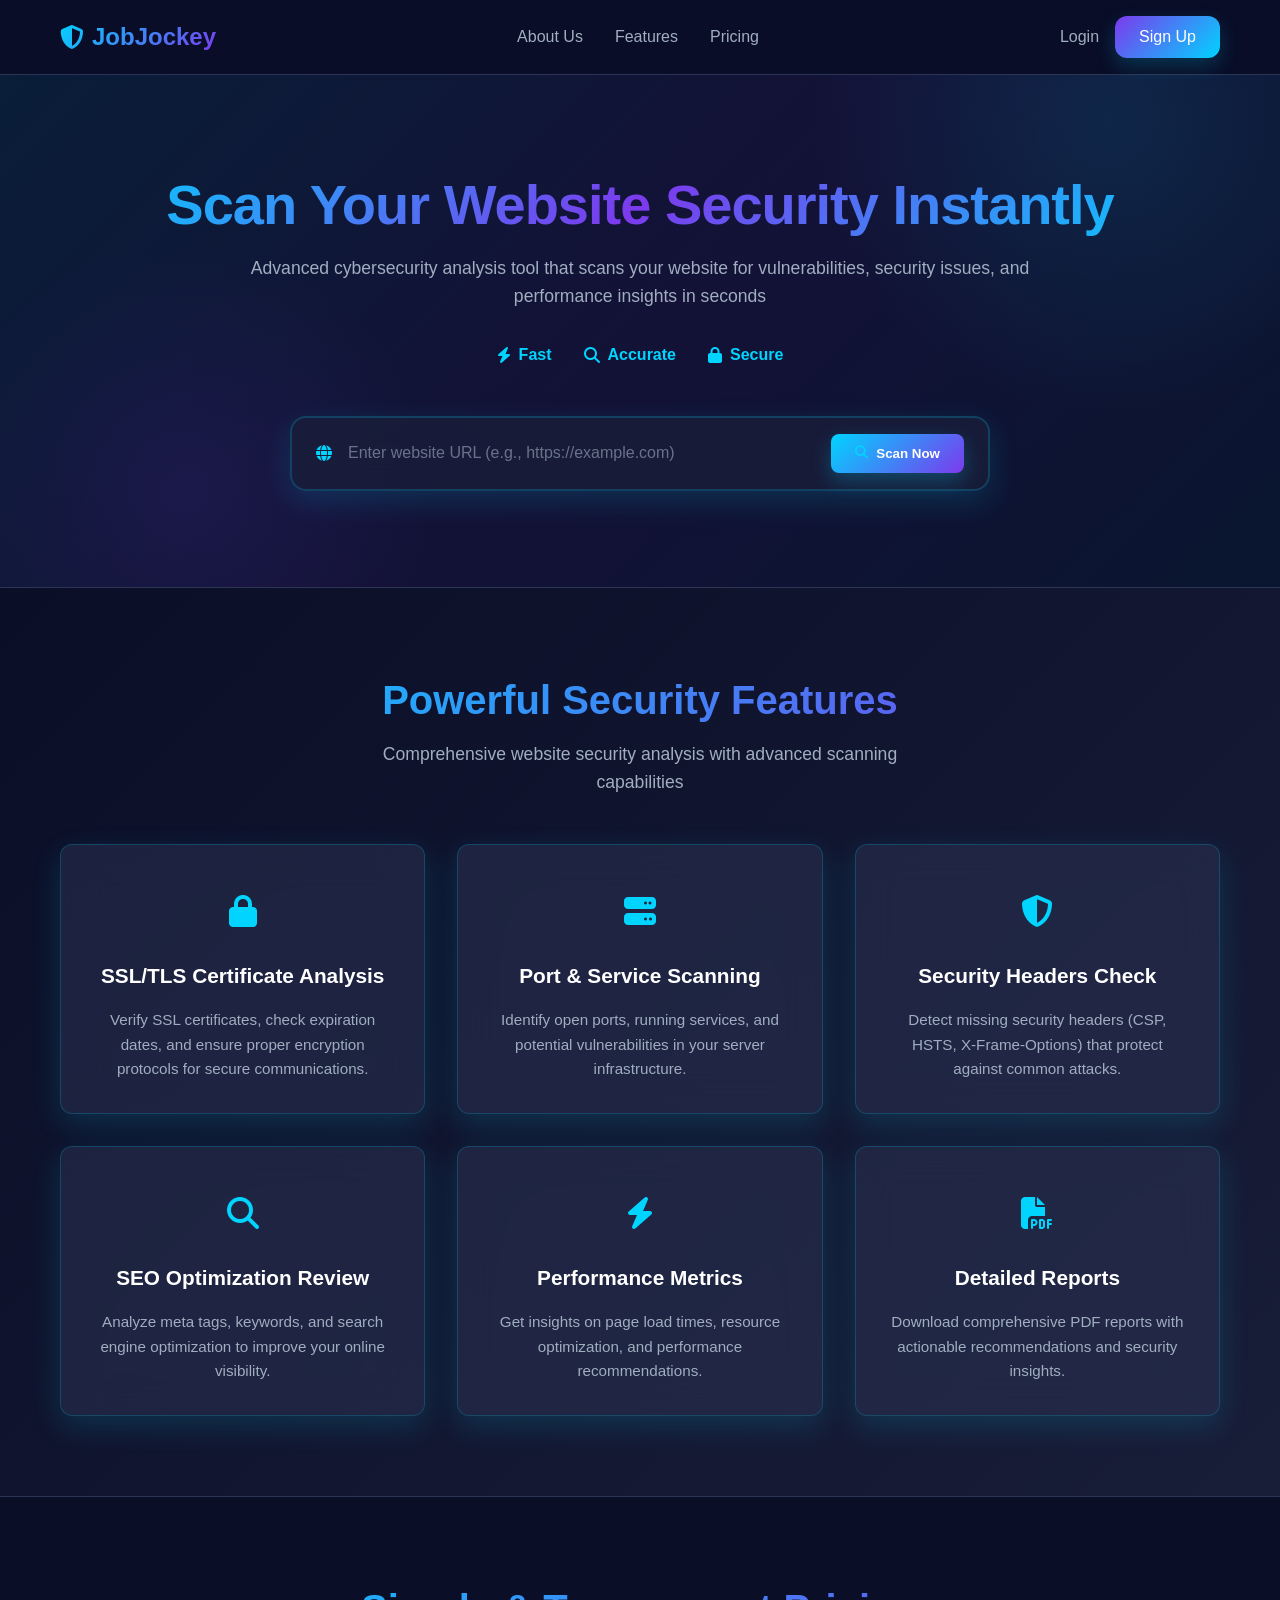
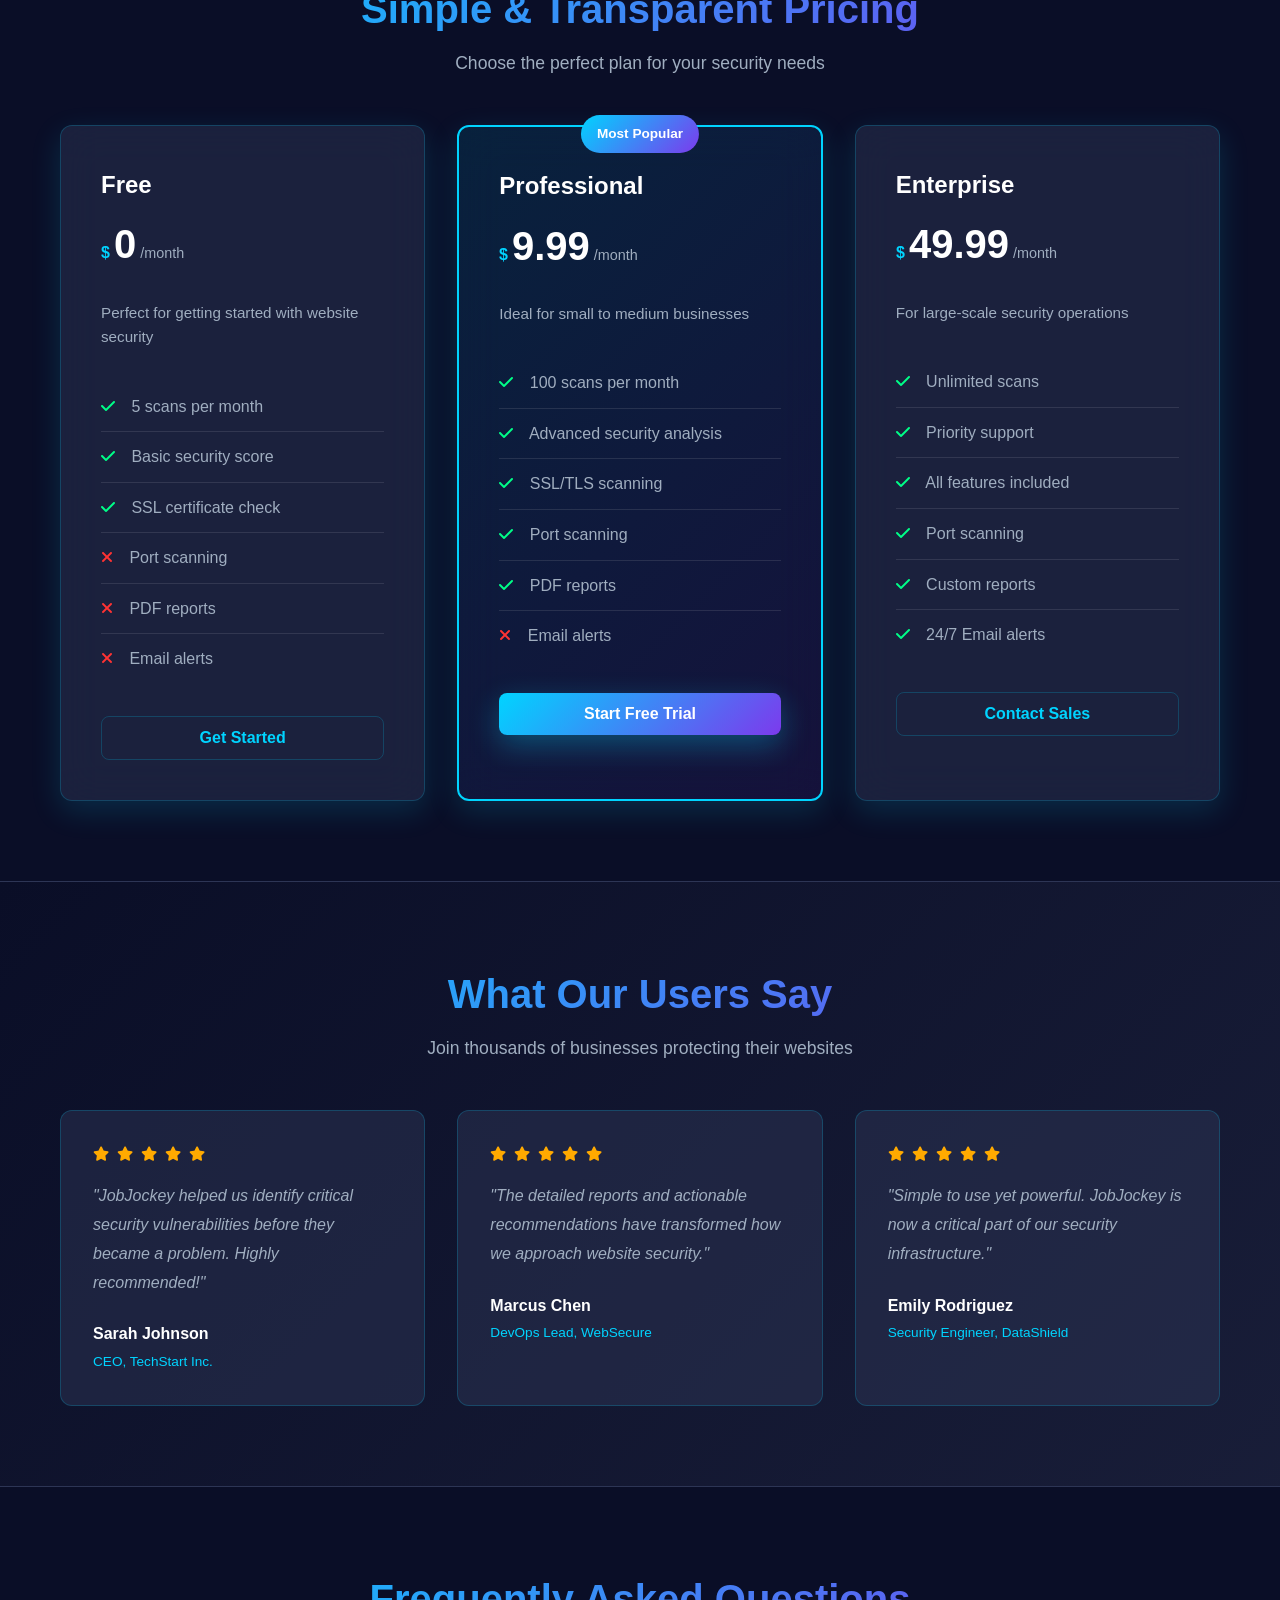
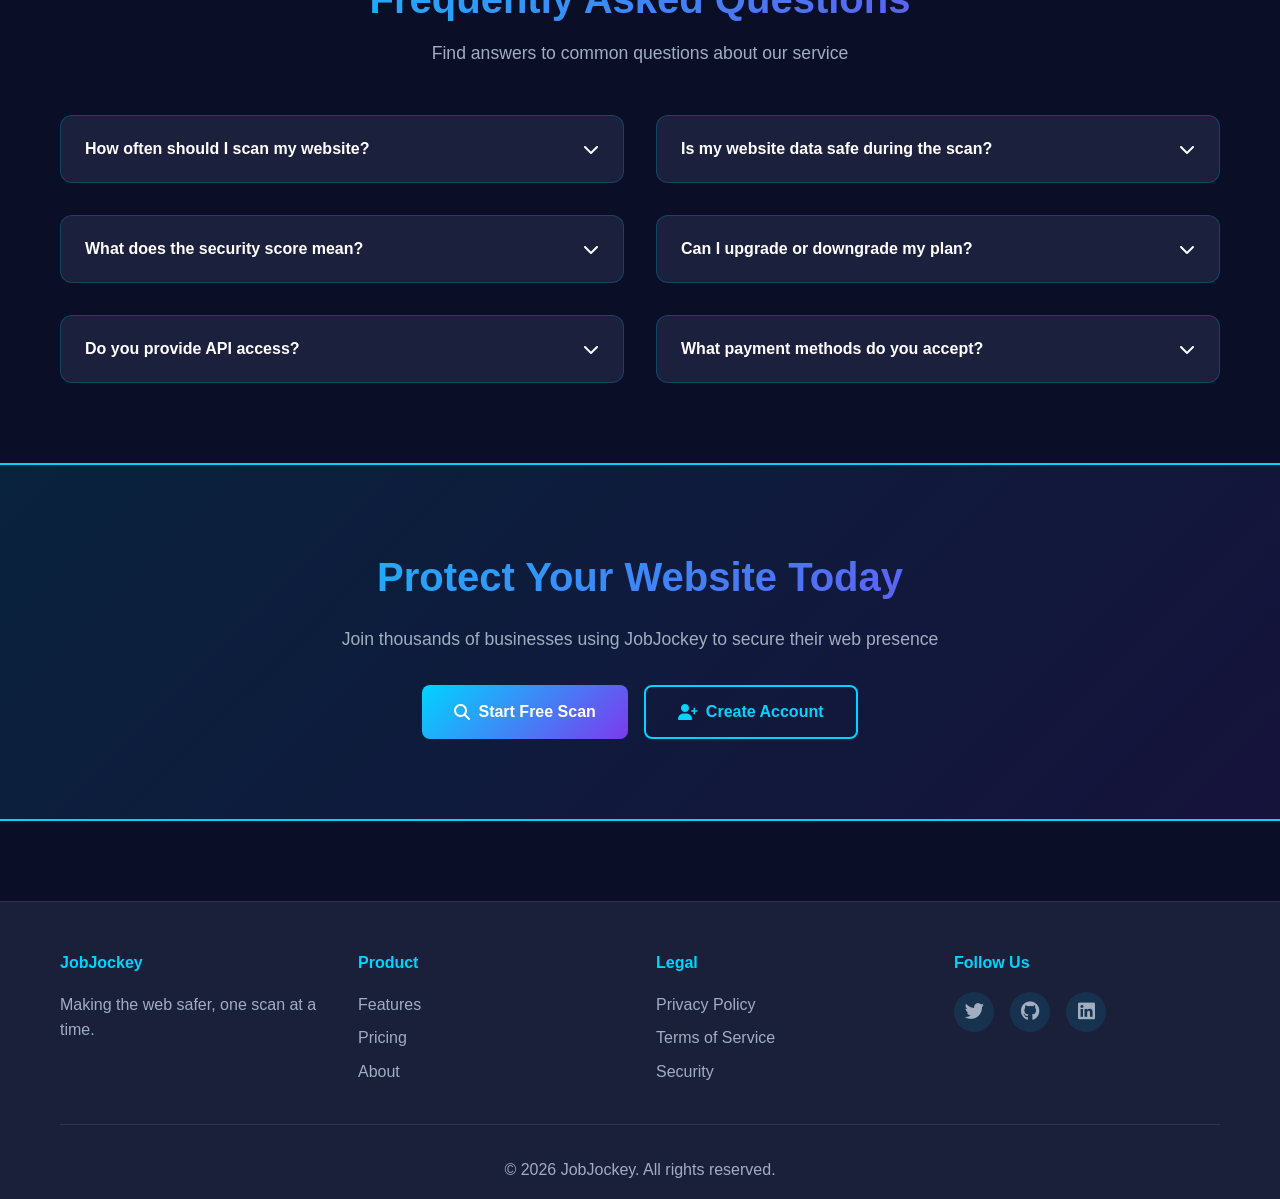
==== commit bb4a6462: "added features" ====
--- a/frontend/index.html
+++ b/frontend/index.html
@@ -19,6 +19,7 @@
 
     <!-- =========================
          NAVIGATION HEADER
+         header section with logo, navigation links, and login/signup buttons.
     ========================== -->
     <header class="navbar">
         <div class="container">
@@ -85,7 +86,7 @@
                 <button class="scan-btn" onclick="scanWebsite()">
                     <i class="fas fa-search"></i> Scan Now
                 </button>
-            </div>
+            </div>  
 
         </div>
     </section>
@@ -212,7 +213,333 @@
                 </div>
 
             </div>
-
+                <div class="recommendation-card">
+   <h3>Recommendations</h3>
+
+   <div class="result-card recommendation-card">
+    <div class="card-header">
+        <h3>
+            <i class="fas fa-triangle-exclamation"></i>
+            Recommendations
+        </h3>
+    </div>
+
+    <ul id="recommendationsList" class="recommendations-list">
+    </ul>
+</div>
+</div>
+        </div>
+    </section>
+
+    <!-- =========================
+         FEATURES SECTION
+    ========================== -->
+    <section class="features" id="features">
+        <div class="container">
+            <h2>Powerful Security Features</h2>
+            <p class="section-subtitle">Comprehensive website security analysis with advanced scanning capabilities</p>
+
+            <div class="features-grid">
+                <!-- Feature 1: SSL/TLS Scanning -->
+                <div class="feature-card">
+                    <div class="feature-icon">
+                        <i class="fas fa-lock"></i>
+                    </div>
+                    <h3>SSL/TLS Certificate Analysis</h3>
+                    <p>Verify SSL certificates, check expiration dates, and ensure proper encryption protocols for secure communications.</p>
+                </div>
+
+                <!-- Feature 2: Port Scanning -->
+                <div class="feature-card">
+                    <div class="feature-icon">
+                        <i class="fas fa-server"></i>
+                    </div>
+                    <h3>Port & Service Scanning</h3>
+                    <p>Identify open ports, running services, and potential vulnerabilities in your server infrastructure.</p>
+                </div>
+
+                <!-- Feature 3: Headers Analysis -->
+                <div class="feature-card">
+                    <div class="feature-icon">
+                        <i class="fas fa-shield-alt"></i>
+                    </div>
+                    <h3>Security Headers Check</h3>
+                    <p>Detect missing security headers (CSP, HSTS, X-Frame-Options) that protect against common attacks.</p>
+                </div>
+
+                <!-- Feature 4: SEO Audit -->
+                <div class="feature-card">
+                    <div class="feature-icon">
+                        <i class="fas fa-search"></i>
+                    </div>
+                    <h3>SEO Optimization Review</h3>
+                    <p>Analyze meta tags, keywords, and search engine optimization to improve your online visibility.</p>
+                </div>
+
+                <!-- Feature 5: Performance Analysis -->
+                <div class="feature-card">
+                    <div class="feature-icon">
+                        <i class="fas fa-bolt"></i>
+                    </div>
+                    <h3>Performance Metrics</h3>
+                    <p>Get insights on page load times, resource optimization, and performance recommendations.</p>
+                </div>
+
+                <!-- Feature 6: Real-Time Reports -->
+                <div class="feature-card">
+                    <div class="feature-icon">
+                        <i class="fas fa-file-pdf"></i>
+                    </div>
+                    <h3>Detailed Reports</h3>
+                    <p>Download comprehensive PDF reports with actionable recommendations and security insights.</p>
+                </div>
+            </div>
+        </div>
+    </section>
+
+    <!-- =========================
+         PRICING SECTION
+    ========================== -->
+    <section class="pricing" id="pricing">
+        <div class="container">
+            <h2>Simple & Transparent Pricing</h2>
+            <p class="section-subtitle">Choose the perfect plan for your security needs</p>
+
+            <div class="pricing-grid">
+                <!-- Free Plan -->
+                <div class="pricing-card">
+                    <div class="pricing-header">
+                        <h3>Free</h3>
+                        <div class="price">
+                            <span class="currency">$</span>
+                            <span class="amount">0</span>
+                            <span class="period">/month</span>
+                        </div>
+                    </div>
+
+                    <p class="pricing-description">Perfect for getting started with website security</p>
+
+                    <ul class="pricing-features">
+                        <li><i class="fas fa-check"></i> 5 scans per month</li>
+                        <li><i class="fas fa-check"></i> Basic security score</li>
+                        <li><i class="fas fa-check"></i> SSL certificate check</li>
+                        <li><i class="fas fa-times"></i> Port scanning</li>
+                        <li><i class="fas fa-times"></i> PDF reports</li>
+                        <li><i class="fas fa-times"></i> Email alerts</li>
+                    </ul>
+
+                    <button class="pricing-btn">Get Started</button>
+                </div>
+
+                <!-- Professional Plan -->
+                <div class="pricing-card featured">
+                    <div class="badge">Most Popular</div>
+
+                    <div class="pricing-header">
+                        <h3>Professional</h3>
+                        <div class="price">
+                            <span class="currency">$</span>
+                            <span class="amount">9.99</span>
+                            <span class="period">/month</span>
+                        </div>
+                    </div>
+
+                    <p class="pricing-description">Ideal for small to medium businesses</p>
+
+                    <ul class="pricing-features">
+                        <li><i class="fas fa-check"></i> 100 scans per month</li>
+                        <li><i class="fas fa-check"></i> Advanced security analysis</li>
+                        <li><i class="fas fa-check"></i> SSL/TLS scanning</li>
+                        <li><i class="fas fa-check"></i> Port scanning</li>
+                        <li><i class="fas fa-check"></i> PDF reports</li>
+                        <li><i class="fas fa-times"></i> Email alerts</li>
+                    </ul>
+
+                    <button class="pricing-btn primary">Start Free Trial</button>
+                </div>
+
+                <!-- Enterprise Plan -->
+                <div class="pricing-card">
+                    <div class="pricing-header">
+                        <h3>Enterprise</h3>
+                        <div class="price">
+                            <span class="currency">$</span>
+                            <span class="amount">49.99</span>
+                            <span class="period">/month</span>
+                        </div>
+                    </div>
+
+                    <p class="pricing-description">For large-scale security operations</p>
+
+                    <ul class="pricing-features">
+                        <li><i class="fas fa-check"></i> Unlimited scans</li>
+                        <li><i class="fas fa-check"></i> Priority support</li>
+                        <li><i class="fas fa-check"></i> All features included</li>
+                        <li><i class="fas fa-check"></i> Port scanning</li>
+                        <li><i class="fas fa-check"></i> Custom reports</li>
+                        <li><i class="fas fa-check"></i> 24/7 Email alerts</li>
+                    </ul>
+
+                    <button class="pricing-btn">Contact Sales</button>
+                </div>
+            </div>
+        </div>
+    </section>
+
+    <!-- =========================
+         TESTIMONIALS SECTION
+    ========================== -->
+    <section class="testimonials">
+        <div class="container">
+            <h2>What Our Users Say</h2>
+            <p class="section-subtitle">Join thousands of businesses protecting their websites</p>
+
+            <div class="testimonials-grid">
+                <!-- Testimonial 1 -->
+                <div class="testimonial-card">
+                    <div class="stars">
+                        <i class="fas fa-star"></i>
+                        <i class="fas fa-star"></i>
+                        <i class="fas fa-star"></i>
+                        <i class="fas fa-star"></i>
+                        <i class="fas fa-star"></i>
+                    </div>
+                    <p class="testimonial-text">"JobJockey helped us identify critical security vulnerabilities before they became a problem. Highly recommended!"</p>
+                    <div class="testimonial-author">
+                        <strong>Sarah Johnson</strong>
+                        <span>CEO, TechStart Inc.</span>
+                    </div>
+                </div>
+
+                <!-- Testimonial 2 -->
+                <div class="testimonial-card">
+                    <div class="stars">
+                        <i class="fas fa-star"></i>
+                        <i class="fas fa-star"></i>
+                        <i class="fas fa-star"></i>
+                        <i class="fas fa-star"></i>
+                        <i class="fas fa-star"></i>
+                    </div>
+                    <p class="testimonial-text">"The detailed reports and actionable recommendations have transformed how we approach website security."</p>
+                    <div class="testimonial-author">
+                        <strong>Marcus Chen</strong>
+                        <span>DevOps Lead, WebSecure</span>
+                    </div>
+                </div>
+
+                <!-- Testimonial 3 -->
+                <div class="testimonial-card">
+                    <div class="stars">
+                        <i class="fas fa-star"></i>
+                        <i class="fas fa-star"></i>
+                        <i class="fas fa-star"></i>
+                        <i class="fas fa-star"></i>
+                        <i class="fas fa-star"></i>
+                    </div>
+                    <p class="testimonial-text">"Simple to use yet powerful. JobJockey is now a critical part of our security infrastructure."</p>
+                    <div class="testimonial-author">
+                        <strong>Emily Rodriguez</strong>
+                        <span>Security Engineer, DataShield</span>
+                    </div>
+                </div>
+            </div>
+        </div>
+    </section>
+
+    <!-- =========================
+         FAQ SECTION
+    ========================== -->
+    <section class="faq">
+        <div class="container">
+            <h2>Frequently Asked Questions</h2>
+            <p class="section-subtitle">Find answers to common questions about our service</p>
+
+            <div class="faq-grid">
+                <!-- FAQ Item 1 -->
+                <div class="faq-item">
+                    <button class="faq-question" onclick="toggleFAQ(this)">
+                        <span>How often should I scan my website?</span>
+                        <i class="fas fa-chevron-down"></i>
+                    </button>
+                    <div class="faq-answer">
+                        <p>We recommend scanning your website at least once a month, or more frequently if you make regular updates or run an e-commerce platform. Security threats emerge continuously, so regular monitoring is essential.</p>
+                    </div>
+                </div>
+
+                <!-- FAQ Item 2 -->
+                <div class="faq-item">
+                    <button class="faq-question" onclick="toggleFAQ(this)">
+                        <span>Is my website data safe during the scan?</span>
+                        <i class="fas fa-chevron-down"></i>
+                    </button>
+                    <div class="faq-answer">
+                        <p>Absolutely. Our scanning process is non-invasive and read-only. We only analyze publicly accessible information and never attempt to exploit vulnerabilities. Your data remains completely secure.</p>
+                    </div>
+                </div>
+
+                <!-- FAQ Item 3 -->
+                <div class="faq-item">
+                    <button class="faq-question" onclick="toggleFAQ(this)">
+                        <span>What does the security score mean?</span>
+                        <i class="fas fa-chevron-down"></i>
+                    </button>
+                    <div class="faq-answer">
+                        <p>The security score (0-100) represents your website's overall security posture based on multiple factors including SSL/TLS implementation, security headers, port exposure, and general best practices compliance.</p>
+                    </div>
+                </div>
+
+                <!-- FAQ Item 4 -->
+                <div class="faq-item">
+                    <button class="faq-question" onclick="toggleFAQ(this)">
+                        <span>Can I upgrade or downgrade my plan?</span>
+                        <i class="fas fa-chevron-down"></i>
+                    </button>
+                    <div class="faq-answer">
+                        <p>Yes, you can change your plan at any time. Upgrades take effect immediately, and downgrades apply at the next billing cycle. No penalties or lock-in periods.</p>
+                    </div>
+                </div>
+
+                <!-- FAQ Item 5 -->
+                <div class="faq-item">
+                    <button class="faq-question" onclick="toggleFAQ(this)">
+                        <span>Do you provide API access?</span>
+                        <i class="fas fa-chevron-down"></i>
+                    </button>
+                    <div class="faq-answer">
+                        <p>Yes! Professional and Enterprise plans include API access for programmatic scanning. Contact our sales team for Enterprise API documentation and integration support.</p>
+                    </div>
+                </div>
+
+                <!-- FAQ Item 6 -->
+                <div class="faq-item">
+                    <button class="faq-question" onclick="toggleFAQ(this)">
+                        <span>What payment methods do you accept?</span>
+                        <i class="fas fa-chevron-down"></i>
+                    </button>
+                    <div class="faq-answer">
+                        <p>We accept all major credit cards (Visa, Mastercard, American Express), PayPal, and bank transfers for Enterprise accounts. Billing is secure and PCI-compliant.</p>
+                    </div>
+                </div>
+            </div>
+        </div>
+    </section>
+
+    <!-- =========================
+         CTA SECTION
+    ========================== -->
+    <section class="cta">
+        <div class="container">
+            <h2>Protect Your Website Today</h2>
+            <p>Join thousands of businesses using JobJockey to secure their web presence</p>
+            
+            <div class="cta-buttons">
+                <button class="cta-btn primary" onclick="document.getElementById('urlInput').focus()">
+                    <i class="fas fa-search"></i> Start Free Scan
+                </button>
+                <button class="cta-btn secondary" onclick="window.location.href='signup.html'">
+                    <i class="fas fa-user-plus"></i> Create Account
+                </button>
+            </div>
         </div>
     </section>
 
--- a/frontend/styles.css
+++ b/frontend/styles.css
@@ -2971,3 +2971,479 @@
         width: 100%;
     }
 }
+
+/* =========================
+   FEATURES SECTION
+========================== */
+.features {
+    padding: 80px 0;
+    background: linear-gradient(135deg, rgba(10, 14, 39, 0.9) 0%, rgba(26, 31, 58, 0.9) 100%);
+    border-top: 1px solid var(--border-color);
+    border-bottom: 1px solid var(--border-color);
+}
+
+.features h2 {
+    font-size: 2.5rem;
+    text-align: center;
+    margin-bottom: 0.5rem;
+    background: linear-gradient(135deg, var(--primary) 0%, var(--secondary) 100%);
+    -webkit-background-clip: text;
+    -webkit-text-fill-color: transparent;
+    background-clip: text;
+}
+
+.section-subtitle {
+    text-align: center;
+    color: var(--text-secondary);
+    font-size: 1.1rem;
+    margin-bottom: 3rem;
+}
+
+.features-grid {
+    display: grid;
+    grid-template-columns: repeat(auto-fit, minmax(300px, 1fr));
+    gap: 2rem;
+}
+
+.feature-card {
+    padding: 2rem;
+    background: rgba(45, 53, 85, 0.5);
+    border: 1px solid var(--card-border);
+    border-radius: 12px;
+    transition: all 0.3s ease;
+    text-align: center;
+}
+
+.feature-card:hover {
+    transform: translateY(-5px);
+    background: rgba(45, 53, 85, 0.8);
+    border-color: var(--primary);
+    box-shadow: 0 10px 30px rgba(0, 212, 255, 0.2);
+}
+
+.feature-icon {
+    font-size: 2.5rem;
+    color: var(--primary);
+    margin-bottom: 1rem;
+}
+
+.feature-card h3 {
+    font-size: 1.3rem;
+    margin-bottom: 1rem;
+    color: var(--text-primary);
+}
+
+.feature-card p {
+    color: var(--text-secondary);
+    line-height: 1.6;
+}
+
+/* =========================
+   PRICING SECTION
+========================== */
+.pricing {
+    padding: 80px 0;
+    background-color: var(--dark-bg);
+}
+
+.pricing h2 {
+    font-size: 2.5rem;
+    text-align: center;
+    margin-bottom: 0.5rem;
+    background: linear-gradient(135deg, var(--primary) 0%, var(--secondary) 100%);
+    -webkit-background-clip: text;
+    -webkit-text-fill-color: transparent;
+    background-clip: text;
+}
+
+.pricing-grid {
+    display: grid;
+    grid-template-columns: repeat(auto-fit, minmax(320px, 1fr));
+    gap: 2rem;
+    margin-top: 3rem;
+}
+
+.pricing-card {
+    background: rgba(45, 53, 85, 0.5);
+    border: 1px solid var(--card-border);
+    border-radius: 12px;
+    padding: 2.5rem;
+    position: relative;
+    transition: all 0.3s ease;
+}
+
+.pricing-card:hover {
+    transform: translateY(-5px);
+    border-color: var(--primary);
+}
+
+.pricing-card.featured {
+    background: linear-gradient(135deg, rgba(0, 212, 255, 0.1) 0%, rgba(124, 58, 237, 0.1) 100%);
+    border: 2px solid var(--primary);
+    transform: scale(1.05);
+}
+
+.pricing-card .badge {
+    position: absolute;
+    top: -12px;
+    left: 50%;
+    transform: translateX(-50%);
+    background: linear-gradient(135deg, var(--primary) 0%, var(--secondary) 100%);
+    color: white;
+    padding: 0.5rem 1rem;
+    border-radius: 20px;
+    font-size: 0.85rem;
+    font-weight: bold;
+}
+
+.pricing-header {
+    margin-bottom: 1.5rem;
+}
+
+.pricing-header h3 {
+    font-size: 1.5rem;
+    margin-bottom: 0.5rem;
+}
+
+.price {
+    display: flex;
+    align-items: baseline;
+    gap: 0.25rem;
+}
+
+.currency {
+    font-size: 1rem;
+    color: var(--primary);
+}
+
+.amount {
+    font-size: 2.5rem;
+    font-weight: bold;
+    color: var(--text-primary);
+}
+
+.period {
+    color: var(--text-secondary);
+    font-size: 0.9rem;
+}
+
+.pricing-description {
+    color: var(--text-secondary);
+    margin-bottom: 2rem;
+    font-size: 0.95rem;
+}
+
+.pricing-features {
+    list-style: none;
+    margin-bottom: 2rem;
+}
+
+.pricing-features li {
+    padding: 0.75rem 0;
+    border-bottom: 1px solid rgba(255, 255, 255, 0.1);
+    color: var(--text-secondary);
+}
+
+.pricing-features li:last-child {
+    border-bottom: none;
+}
+
+.pricing-features i {
+    color: var(--success);
+    margin-right: 0.75rem;
+}
+
+.pricing-features i.fa-times {
+    color: var(--danger);
+}
+
+.pricing-btn {
+    width: 100%;
+    padding: 0.75rem;
+    border: 1px solid var(--card-border);
+    background: transparent;
+    color: var(--primary);
+    border-radius: 8px;
+    font-size: 1rem;
+    font-weight: 600;
+    cursor: pointer;
+    transition: all 0.3s ease;
+}
+
+.pricing-btn:hover {
+    background: rgba(0, 212, 255, 0.1);
+    border-color: var(--primary);
+}
+
+.pricing-btn.primary {
+    background: linear-gradient(135deg, var(--primary) 0%, var(--secondary) 100%);
+    color: white;
+    border: none;
+}
+
+.pricing-btn.primary:hover {
+    opacity: 0.9;
+}
+
+/* =========================
+   TESTIMONIALS SECTION
+========================== */
+.testimonials {
+    padding: 80px 0;
+    background: linear-gradient(135deg, rgba(10, 14, 39, 0.9) 0%, rgba(26, 31, 58, 0.9) 100%);
+    border-top: 1px solid var(--border-color);
+    border-bottom: 1px solid var(--border-color);
+}
+
+.testimonials h2 {
+    font-size: 2.5rem;
+    text-align: center;
+    margin-bottom: 0.5rem;
+    background: linear-gradient(135deg, var(--primary) 0%, var(--secondary) 100%);
+    -webkit-background-clip: text;
+    -webkit-text-fill-color: transparent;
+    background-clip: text;
+}
+
+.testimonials-grid {
+    display: grid;
+    grid-template-columns: repeat(auto-fit, minmax(300px, 1fr));
+    gap: 2rem;
+    margin-top: 3rem;
+}
+
+.testimonial-card {
+    background: rgba(45, 53, 85, 0.5);
+    border: 1px solid var(--card-border);
+    border-radius: 12px;
+    padding: 2rem;
+    transition: all 0.3s ease;
+}
+
+.testimonial-card:hover {
+    transform: translateY(-5px);
+    border-color: var(--primary);
+    box-shadow: 0 10px 30px rgba(0, 212, 255, 0.2);
+}
+
+.stars {
+    color: #ffaa00;
+    margin-bottom: 1rem;
+    font-size: 0.9rem;
+}
+
+.stars i {
+    margin-right: 0.25rem;
+}
+
+.testimonial-text {
+    color: var(--text-secondary);
+    margin-bottom: 1.5rem;
+    font-style: italic;
+    line-height: 1.8;
+}
+
+.testimonial-author {
+    display: flex;
+    flex-direction: column;
+}
+
+.testimonial-author strong {
+    color: var(--text-primary);
+    margin-bottom: 0.25rem;
+}
+
+.testimonial-author span {
+    color: var(--primary);
+    font-size: 0.85rem;
+}
+
+/* =========================
+   FAQ SECTION
+========================== */
+.faq {
+    padding: 80px 0;
+    background-color: var(--dark-bg);
+}
+
+.faq h2 {
+    font-size: 2.5rem;
+    text-align: center;
+    margin-bottom: 0.5rem;
+    background: linear-gradient(135deg, var(--primary) 0%, var(--secondary) 100%);
+    -webkit-background-clip: text;
+    -webkit-text-fill-color: transparent;
+    background-clip: text;
+}
+
+.faq-grid {
+    display: grid;
+    grid-template-columns: repeat(auto-fit, minmax(400px, 1fr));
+    gap: 2rem;
+    margin-top: 3rem;
+}
+
+.faq-item {
+    background: rgba(45, 53, 85, 0.5);
+    border: 1px solid var(--card-border);
+    border-radius: 12px;
+    overflow: hidden;
+}
+
+.faq-question {
+    width: 100%;
+    padding: 1.5rem;
+    background: transparent;
+    border: none;
+    color: var(--text-primary);
+    text-align: left;
+    font-size: 1rem;
+    font-weight: 600;
+    cursor: pointer;
+    display: flex;
+    justify-content: space-between;
+    align-items: center;
+    transition: all 0.3s ease;
+}
+
+.faq-question:hover {
+    background: rgba(0, 212, 255, 0.1);
+    color: var(--primary);
+}
+
+.faq-question i {
+    transition: transform 0.3s ease;
+}
+
+.faq-question.active i {
+    transform: rotate(180deg);
+}
+
+.faq-answer {
+    max-height: 0;
+    overflow: hidden;
+    transition: max-height 0.3s ease;
+}
+
+.faq-answer.active {
+    max-height: 500px;
+    transition: max-height 0.3s ease;
+}
+
+.faq-answer p {
+    padding: 0 1.5rem 1.5rem 1.5rem;
+    color: var(--text-secondary);
+    line-height: 1.8;
+    border-top: 1px solid var(--card-border);
+}
+
+/* =========================
+   CTA SECTION
+========================== */
+.cta {
+    padding: 80px 0;
+    background: linear-gradient(135deg, rgba(0, 212, 255, 0.1) 0%, rgba(124, 58, 237, 0.1) 100%);
+    border-top: 2px solid var(--primary);
+    border-bottom: 2px solid var(--primary);
+    text-align: center;
+}
+
+.cta h2 {
+    font-size: 2.5rem;
+    margin-bottom: 1rem;
+    background: linear-gradient(135deg, var(--primary) 0%, var(--secondary) 100%);
+    -webkit-background-clip: text;
+    -webkit-text-fill-color: transparent;
+    background-clip: text;
+}
+
+.cta p {
+    font-size: 1.1rem;
+    color: var(--text-secondary);
+    margin-bottom: 2rem;
+}
+
+.cta-buttons {
+    display: flex;
+    gap: 1rem;
+    justify-content: center;
+    flex-wrap: wrap;
+}
+
+.cta-btn {
+    padding: 1rem 2rem;
+    border-radius: 8px;
+    font-size: 1rem;
+    font-weight: 600;
+    cursor: pointer;
+    transition: all 0.3s ease;
+    display: flex;
+    align-items: center;
+    gap: 0.5rem;
+    border: none;
+}
+
+.cta-btn.primary {
+    background: linear-gradient(135deg, var(--primary) 0%, var(--secondary) 100%);
+    color: white;
+}
+
+.cta-btn.primary:hover {
+    transform: translateY(-3px);
+    box-shadow: 0 10px 30px rgba(0, 212, 255, 0.3);
+}
+
+.cta-btn.secondary {
+    background: transparent;
+    color: var(--primary);
+    border: 2px solid var(--primary);
+}
+
+.cta-btn.secondary:hover {
+    background: rgba(0, 212, 255, 0.1);
+    transform: translateY(-3px);
+}
+
+/* =========================
+   RESPONSIVE
+========================== */
+@media (max-width: 768px) {
+    .features h2,
+    .pricing h2,
+    .testimonials h2,
+    .faq h2,
+    .cta h2 {
+        font-size: 1.8rem;
+    }
+
+    .features-grid,
+    .pricing-grid,
+    .testimonials-grid {
+        grid-template-columns: 1fr;
+    }
+
+    .faq-grid {
+        grid-template-columns: 1fr;
+    }
+
+    .pricing-card.featured {
+        transform: scale(1);
+    }
+
+    .cta-buttons {
+        flex-direction: column;
+    }
+
+    .cta-btn {
+        width: 100%;
+        justify-content: center;
+    }
+
+    .features,
+    .pricing,
+    .testimonials,
+    .faq,
+    .cta {
+        padding: 40px 0;
+    }
+}
